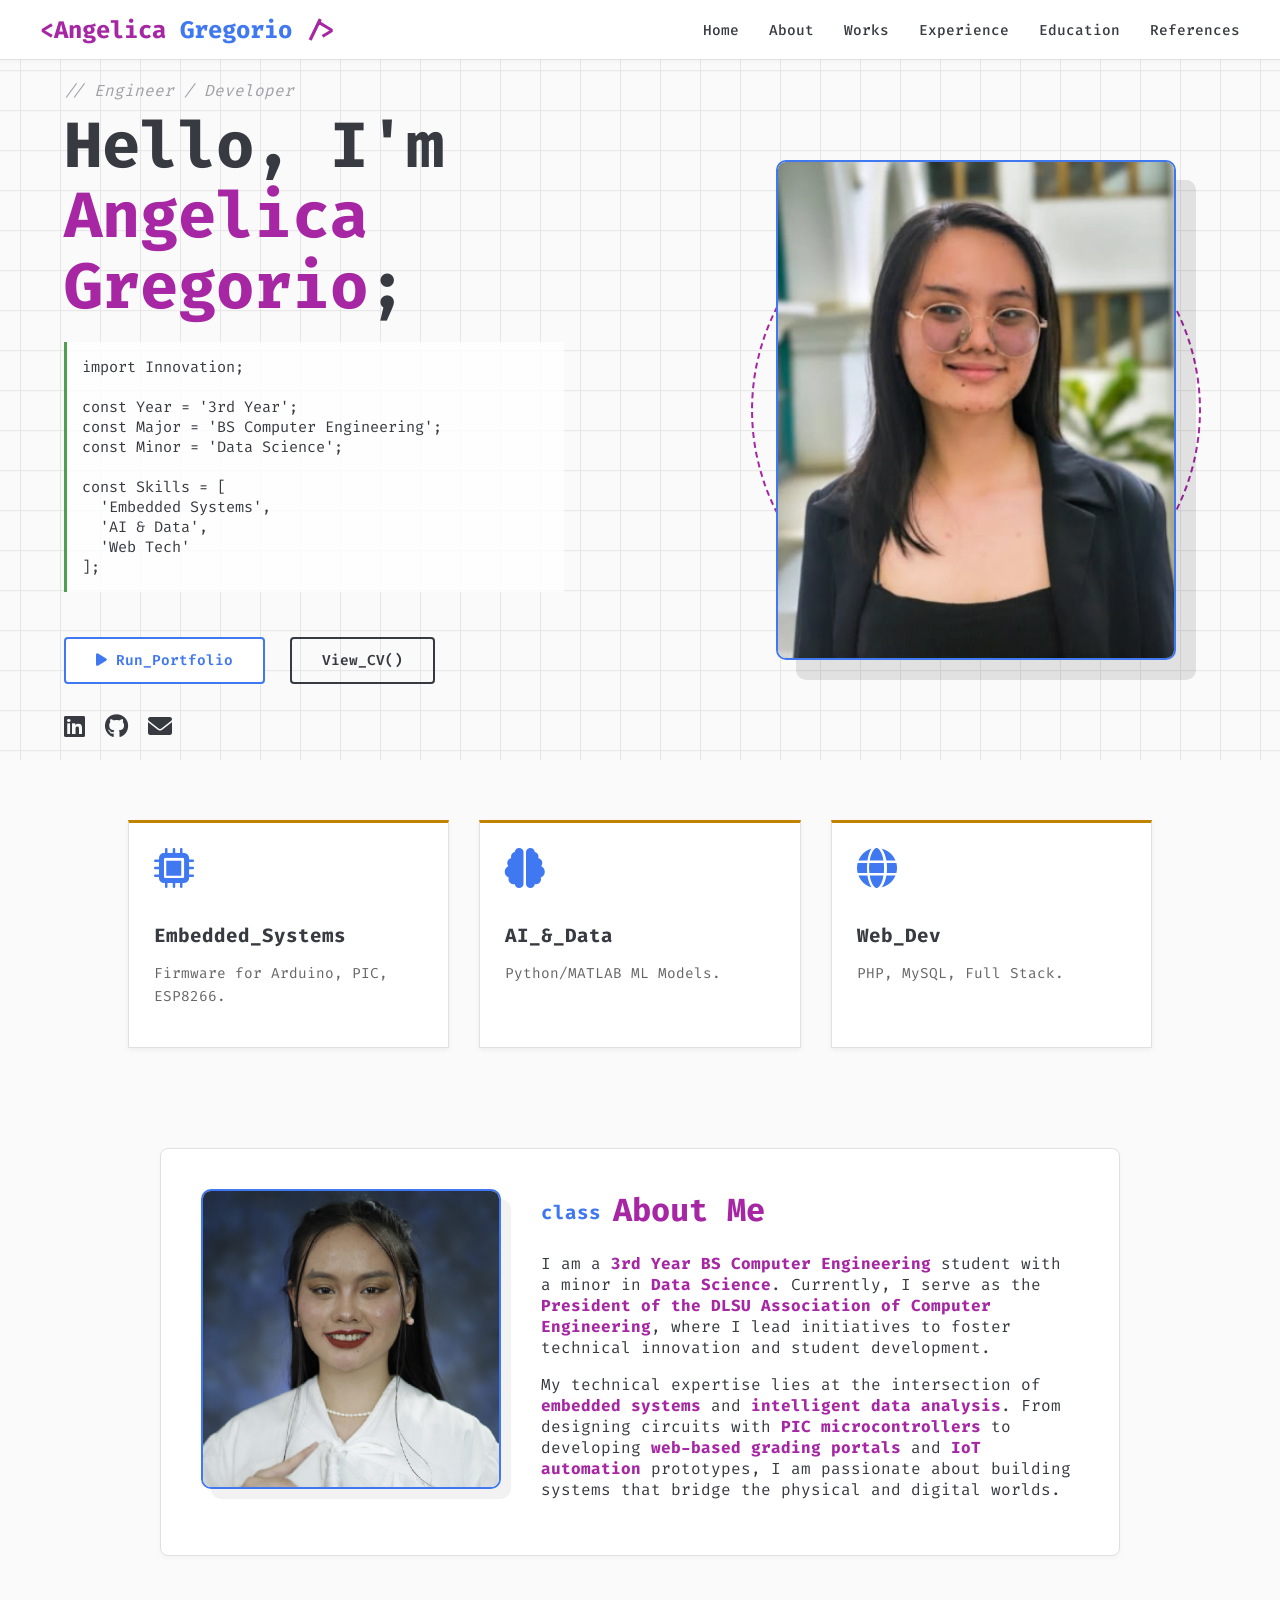
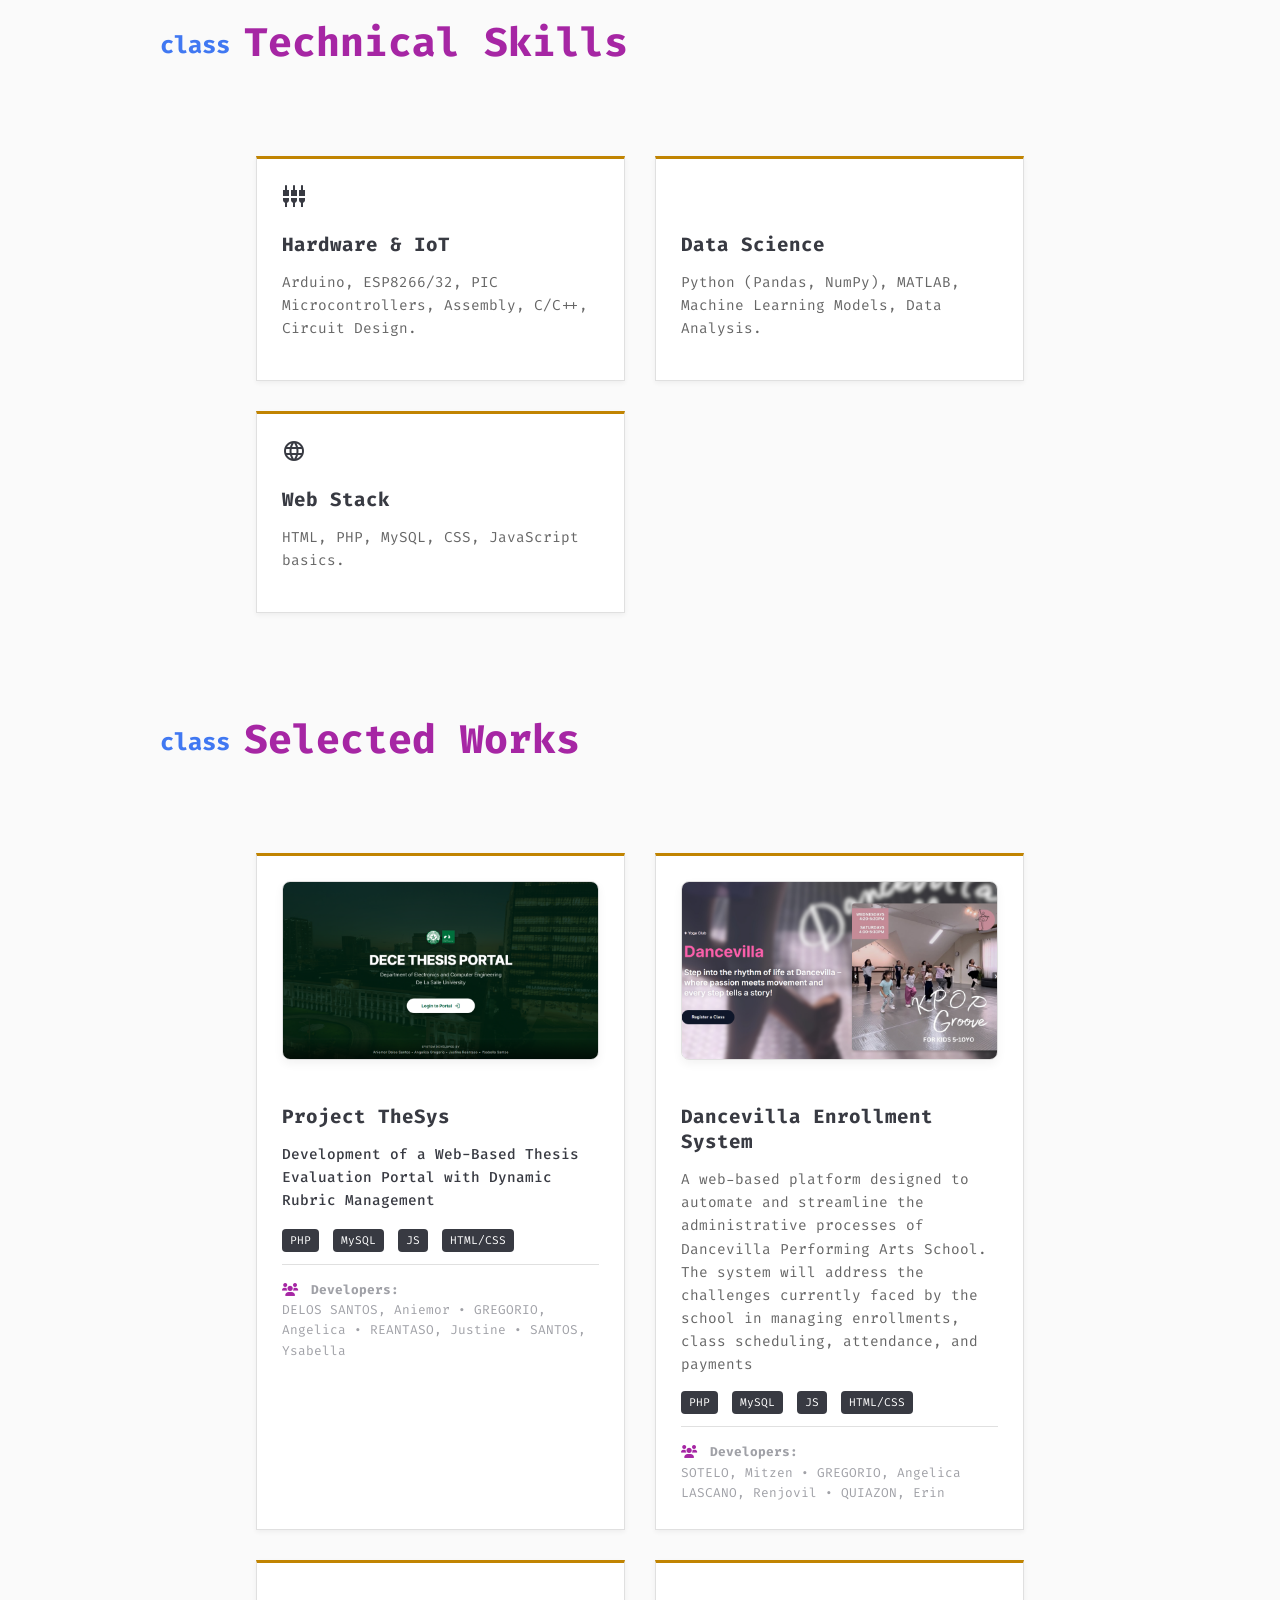
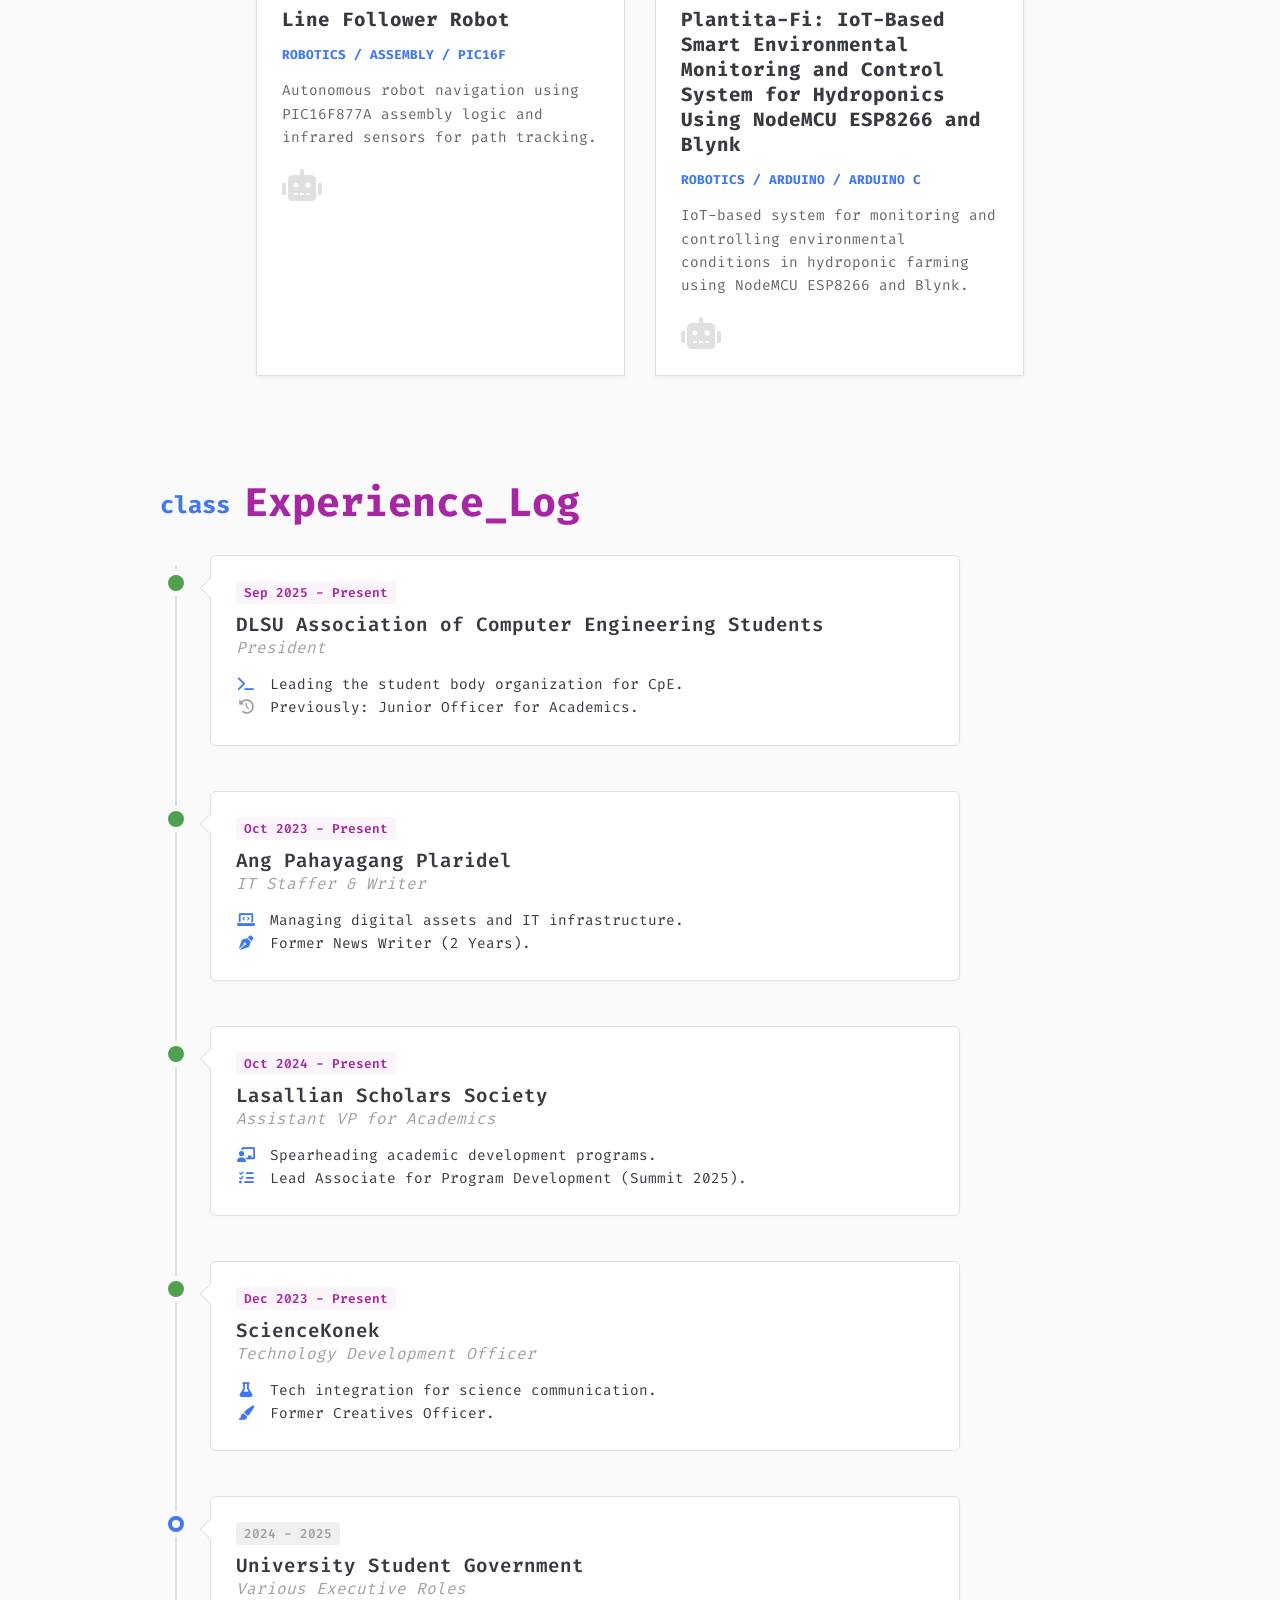
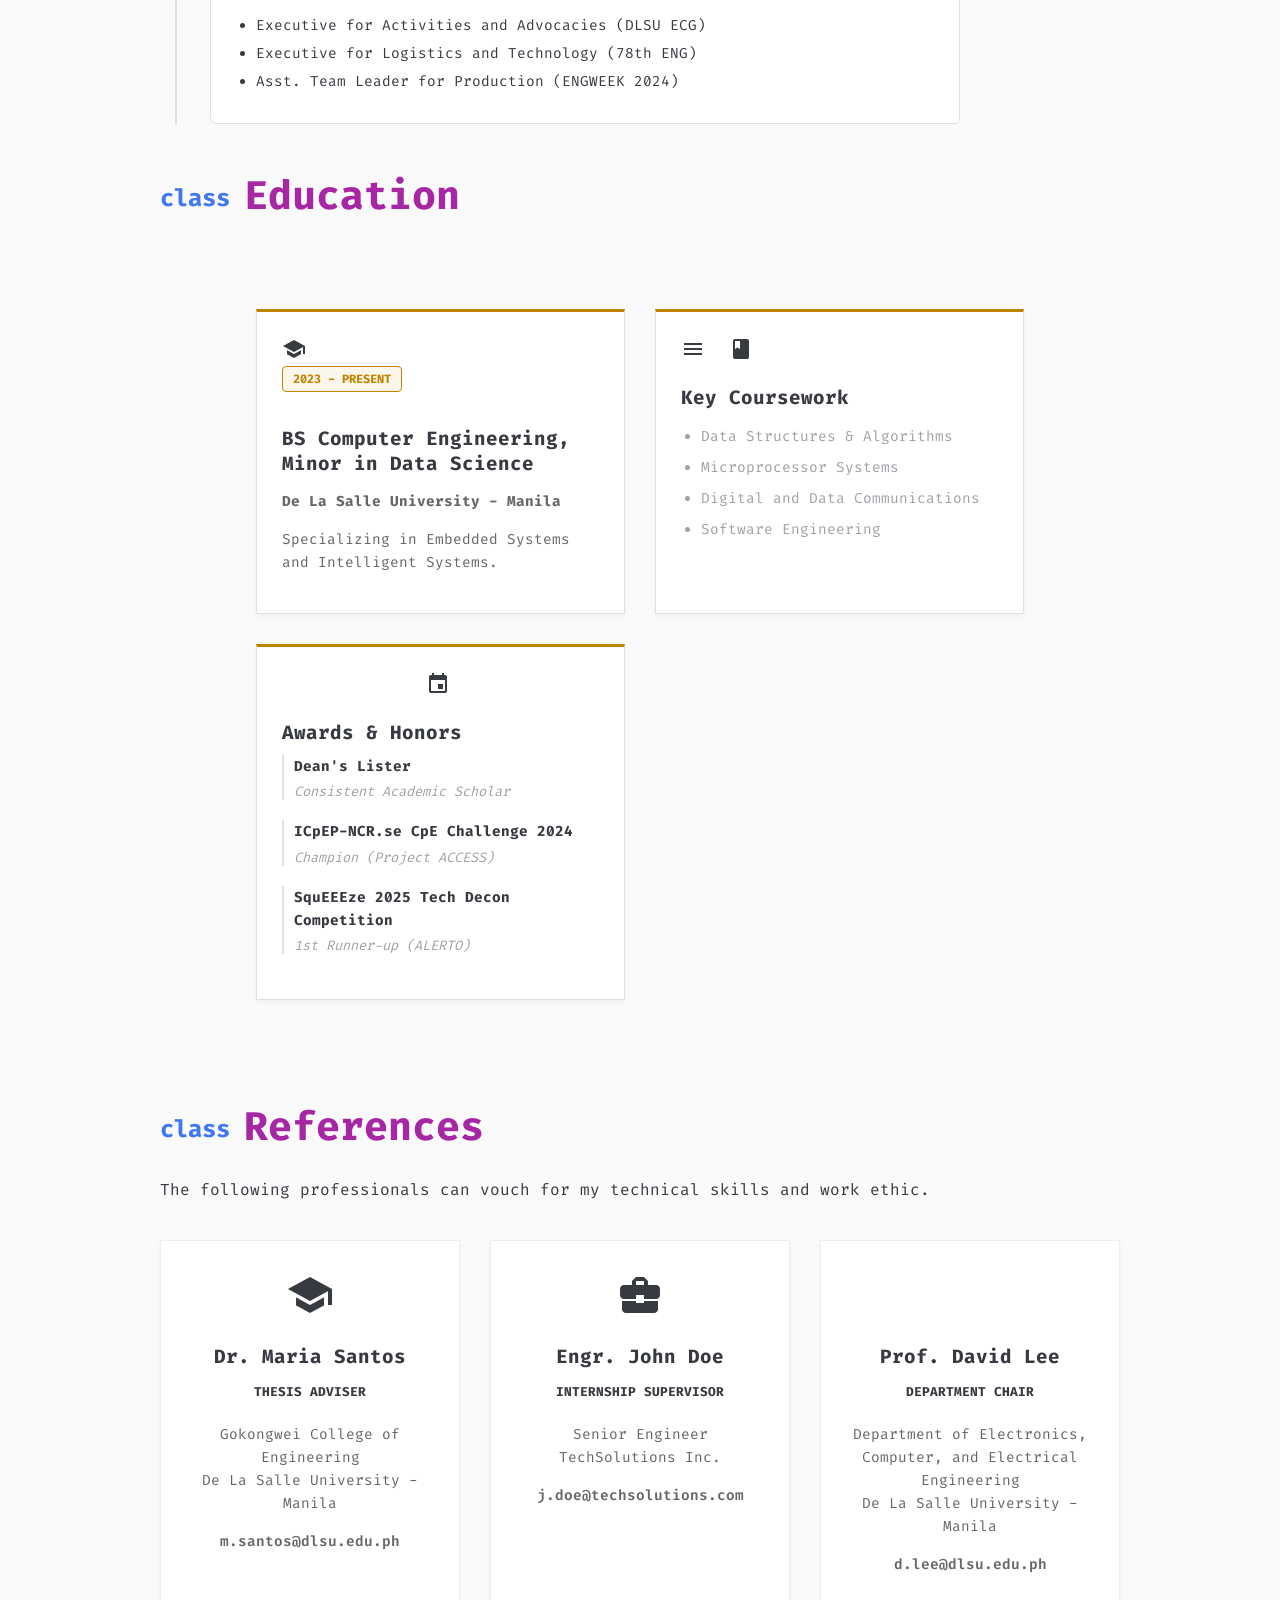
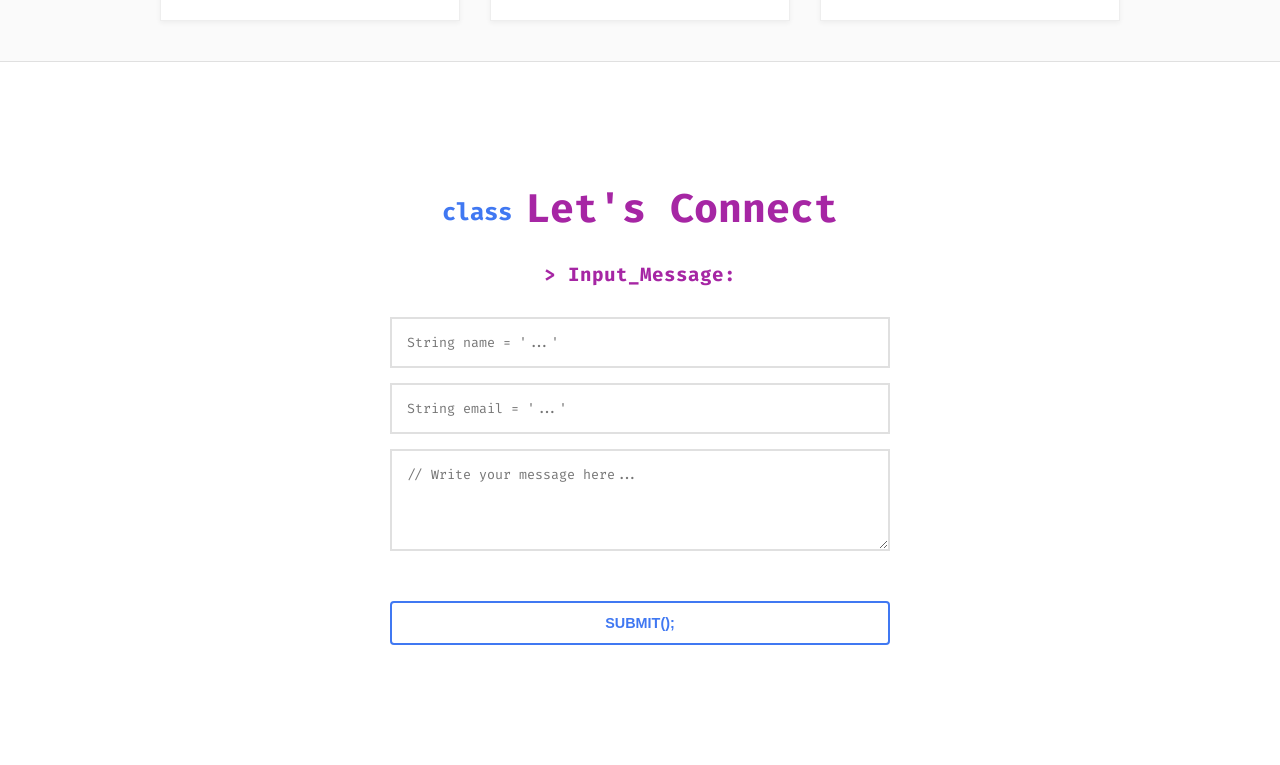
==== index.html @ 20b3e631 "feat: Add settings for live server and update navigation to include references" ====
<!DOCTYPE html>
<html lang="en">

<head>
    <meta charset="UTF-8">
    <meta name="viewport" content="width=device-width, initial-scale=1.0">
    <title>Angelica Gregorio | Portfolio</title>
    <link rel="stylesheet" href="css/style.css">
</head>

<body class="main-scroller">

<body class="main-scroller">

    <div class="menu-body">
        <a href="#" class="logo">&lt;Angelica <span>Gregorio</span> /&gt;</a>
        
        <ul class="nav-links">
            <li><a href="#home">Home</a></li>
            <li><a href="#about">About</a></li>
            <li><a href="#works">Works</a></li>
            <li><a href="#experience">Experience</a></li>
            <li><a href="#education">Education</a></li>
            <li><a href="#references-content">References</a></li>
        </ul>
    </div>

    <div id="home-content"></div>

    <div id="about-content"></div>

    <div id="works-content"></div>

    <div id="experience-content"></div>

    <div id="education-content"></div>

    <div id="references-content"></div>

    <div id="contact-section" class="contact-section">
        <div class="page-wrapper">
            <h1 class="page-title text-center">Let's Connect</h1>
            <h3 class="contact-subtitle">
                > Input_Message:
            </h3>
            
            <form action="mailto:angelica_g_gregorio@dlsu.edu.ph" method="post" enctype="text/plain" class="contact-form">
                <input type="text" name="Name" placeholder="String name = '...'" required />
                <input type="email" name="Email" placeholder="String email = '...'" required />
                <textarea name="Message" rows="4" placeholder="// Write your message here..." required></textarea>
                
                <button class="btn-black btn-block">
                    SUBMIT();
                </button>
            </form>
        </div>
    </div>

    <script src="js/app.js"></script>
</body>
</html>
---- css/style.css ----
/* ===========================
   FONTS & COLOR PALETTE
   =========================== */
@import url('https://fonts.googleapis.com/css2?family=Fira+Code:wght@300;400;600&display=swap');
@import url('https://fonts.googleapis.com/icon?family=Material+Icons');

:root {
    --bg-body: #fafafa;
    --bg-card: #ffffff;
    --text-main: #383a42;
    --text-comment: #a0a1a7;
    --accent-blue: #4078f2;
    --accent-purple: #a626a4;
    --accent-green: #50a14f;
    --accent-orange: #c18401;
    --border: #e0e0e0;
}

/* ===========================
   GLOBAL RESET & BASE STYLES
   =========================== */
* {
    box-sizing: border-box;
}

body {
    font-family: 'Fira Code', 'Courier New', monospace;
    margin: 0;
    padding: 0;
    padding-top: 60px;
    background-color: var(--bg-body);
    color: var(--text-main);
    overflow-x: hidden;
}

body.main-scroller {
    overflow-x: hidden;
    overflow-y: auto;
}

/* ===========================
   NAVBAR (FIXED & ALIGNED)
   =========================== */
.menu-body {
    background-color: var(--bg-card); /* White background */
    padding: 0 40px;
    display: flex;
    align-items: center;
    justify-content: space-between;
    
    /* CRITICAL: Height must be small, not 100vh */
    height: 60px; 
    
    /* CRITICAL: Fixes it to the top of the screen */
    position: fixed;
    top: 0;
    left: 0;
    width: 100%;
    z-index: 1000; /* Ensures it sits ON TOP of your profile image */
    
    border-bottom: 1px solid var(--border);
    box-shadow: 0 2px 5px rgba(0, 0, 0, 0.03);
}

.logo {
    font-size: 1.5rem;
    font-weight: 700;
    color: var(--accent-purple);
    text-decoration: none;
}

.logo span {
    color: var(--accent-blue);
}

.nav-links {
    display: flex;
    gap: 30px;
    list-style: none;
    margin: 0;
    padding: 0;
}

.nav-links a {
    text-decoration: none;
    color: var(--text-main);
    font-size: 0.9rem;
    position: relative;
    transition: 0.3s;
    font-weight: 500;
}

.nav-links a:hover {
    color: var(--accent-blue);
    background-color: #f0f0f0;
    border-radius: 4px;
    padding: 2px 5px;
}

/* ===========================
   HERO SECTION
   =========================== */
.hero-container {
    display: flex;
    align-items: center;
    justify-content: center;
    min-height: auto;
    padding: 20px 5%;
    gap: 40px;
    flex-wrap: wrap;
    background-image: linear-gradient(#e5e5e5 1px, transparent 1px),
        linear-gradient(90deg, #e5e5e5 1px, transparent 1px);
    background-size: 40px 40px;
    background-position: center center;
}

.hero-text {
    flex: 1;
    min-width: 300px;
    z-index: 2;
}

.hero-subtitle {
    font-size: 1rem;
    color: var(--text-comment);
    margin-bottom: 10px;
    display: block;
    font-style: italic;
}

.hero-title {
    font-size: 4rem;
    font-weight: 700;
    line-height: 1.1;
    margin: 0;
    color: var(--text-main);
}

.hero-title span {
    color: var(--accent-purple);
}

.hero-desc {
    color: var(--text-main);
    margin-top: 20px;
    font-size: 0.95rem;
    max-width: 500px;
    background: rgba(255, 255, 255, 0.8);
    padding: 15px;
    border-left: 3px solid var(--accent-green);
}

/* ===========================
   BUTTONS
   =========================== */
.btn-black {
    background-color: var(--bg-card);
    color: var(--accent-blue);
    padding: 12px 30px;
    text-decoration: none;
    font-weight: 600;
    font-size: 0.9rem;
    display: inline-block;
    margin-top: 30px;
    border: 2px solid var(--accent-blue);
    transition: 0.2s;
    border-radius: 4px;
    background-color: var(--bg-card);
    color: var(--accent-blue);
    padding: 12px 30px;
    text-decoration: none;
    font-weight: 600;
    font-size: 0.9rem;
    display: inline-block;
    margin-top: 30px;
    border: 2px solid var(--accent-blue);
    transition: 0.2s;
    border-radius: 4px;
}

.btn-black:hover {
    background-color: var(--accent-blue);
    color: white;
    transform: translateY(-2px);
    box-shadow: 0 4px 10px rgba(64, 120, 242, 0.3);
}

.btn-outline {
    background-color: transparent;
    color: var(--text-main);
    padding: 12px 30px;
    text-decoration: none;
    font-weight: 600;
    font-size: 0.9rem;
    display: inline-block;
    margin-top: 30px;
    margin-left: 15px;
    border: 2px solid var(--text-main);
    border-radius: 4px;
    transition: 0.2s;
}

.btn-outline:hover {
    border-color: var(--accent-purple);
    color: var(--accent-purple);
    background: rgba(166, 38, 164, 0.05);
}

/* ===========================
   HERO IMAGE & BLOB
   =========================== */
.hero-image-wrapper {
    position: relative;
    display: flex;
    justify-content: center;
    align-items: center;
    padding: 40px;
}

.violet-blob,
.yellow-blob {
    position: absolute;
    width: 450px;
    height: 450px;
    border: 2px dashed var(--accent-purple);
    border-radius: 50%;
    animation: spin 20s linear infinite;
    z-index: 1;
    background: transparent;
}

@keyframes spin {
    100% {
        transform: rotate(360deg);
    }
}

.profile-img {
    width: 400px;
    height: 500px;
    object-fit: cover;
    border-radius: 10px;
    border: 2px solid var(--accent-blue);
    background: #fff;
    position: relative;
    z-index: 10;
    box-shadow: 20px 20px 0px rgba(0, 0, 0, 0.1);
}

/* ===========================
   SOCIAL ICONS
   =========================== */
.social-links {
    margin-top: 30px;
    display: flex;
    gap: 20px;
}

.social-links i {
    font-size: 1.5rem;
    color: var(--text-main);
    transition: 0.3s;
}

.social-links i:hover {
    color: var(--accent-blue);
    transform: scale(1.1);
}

/* ===========================
   SERVICES GRID
   =========================== */
.services-section {
    padding: 60px 10%;
    display: grid;
    grid-template-columns: repeat(auto-fit, minmax(280px, 1fr));
    gap: 30px;
    background-color: var(--bg-body);
}

.service-item {
    background-color: var(--bg-card);
    border: 1px solid var(--border);
    border-top: 3px solid var(--accent-orange);
    padding: 25px;
    transition: 0.3s;
    box-shadow: 0 2px 5px rgba(0, 0, 0, 0.05);
}

.service-item:hover {
    transform: translateY(-5px);
    border-top-color: var(--accent-blue);
    box-shadow: 0 10px 20px rgba(0, 0, 0, 0.1);
}

.icon-box i {
    font-size: 2.5rem;
    color: var(--accent-blue);
    margin-bottom: 15px;
}

.service-item h3 {
    color: var(--text-main);
    font-size: 1.2rem;
    margin-bottom: 10px;
}

.service-item p {
    font-size: 0.9rem;
    color: #666;
    line-height: 1.6;
}

/* ===========================
   FORMS & PAGE WRAPPER
   =========================== */
.page-wrapper {
    max-width: 1000px;
    margin: 40px auto;
    padding: 0 20px;
}

h1.page-title {
    font-size: 2.5rem;
    border-left: 0;
    color: var(--accent-purple);
}

h1.page-title::before {
    content: 'class ';
    color: var(--accent-blue);
    font-size: 0.6em;
    vertical-align: middle;
}

input,
textarea {
    background: var(--bg-card);
    border: 2px solid var(--border);
    color: var(--text-main);
    font-family: 'Fira Code', monospace;
    padding: 15px;
    margin-bottom: 15px;
    width: 100%;
    transition: 0.3s;
}

input:focus,
textarea:focus {
    border-color: var(--accent-blue);
    outline: none;
    box-shadow: 0 0 0 4px rgba(64, 120, 242, 0.1);
}

@media (max-width: 768px) {
    .hero-title {
        font-size: 2.5rem;
    }

    .btn-outline {
        margin-left: 0;
        display: block;
        margin-top: 15px;
    }

    .profile-img {
        width: 300px;
        height: 375px;
    }

    .yellow-blob {
        width: 340px;
        height: 340px;
    }

    .section-heading {
        font-size: 3rem;
    }

    .project-item {
        grid-template-columns: 1fr;
        gap: 30px;
    }

    .project-title {
        font-size: 1.5rem;
    }
}

.works-section {
    padding: 100px 0;
    min-height: 80vh;
}

.section-heading {
    font-size: 4rem;
    font-weight: 900;
    margin-bottom: 60px;
    text-transform: uppercase;
    letter-spacing: -1px;
}

.projects-list {
    display: flex;
    flex-direction: column;
    gap: 100px;
}

/* Project Item Layout */
.project-item {
    display: grid;
    /* Desktop layout: Image on left, text on right */
    grid-template-columns: 1.5fr 1fr;
    gap: 50px;
    align-items: center;
}

/* Project Image Styling */
.project-image-container {
    border-radius: 12px;
    overflow: hidden;
    box-shadow: 0 15px 30px rgba(0, 0, 0, 0.1);
    /* Soft modern shadow */
    background-color: #e0e0e0;
    /* Placeholder color while image loads */
}

.project-img {
    width: 100%;
    height: auto;
    display: block;
    transition: transform 0.5s ease;
}

/* Subtle zoom effect on hover */
.project-image-container:hover .project-img {
    transform: scale(1.03);
}

/* Project Text Content */
.project-content {
    position: relative;
}

.project-number {
    font-size: 0.9rem;
    font-weight: 700;
    color: var(--accent-orange);
    display: block;
    margin-bottom: 15px;
}

.project-title {
    font-size: 1.8rem;
    font-weight: 800;
    line-height: 1.2;
    margin-bottom: 30px;
}

/* Project Metadata (Stack & Devs) */
.meta-block {
    margin-bottom: 25px;
}

.meta-block h4 {
    font-size: 0.85rem;
    text-transform: uppercase;
    letter-spacing: 1px;
    color: var(--text-comment);
    margin-bottom: 12px;
    font-weight: 700;
}

/* Tech Stack Tags */
.tech-tags {
    list-style: none;
    display: flex;
    flex-wrap: wrap;
    gap: 8px;
}

.tech-tags li {
    background-color: #ffffff;
    border: 1px solid #e0e0e0;
    padding: 6px 14px;
    border-radius: 20px;
    font-size: 0.8rem;
    font-weight: 600;
}

.developer-list {
    font-size: 0.95rem;
    line-height: 1.6;
    color: var(--text-main);
}

/* ===========================
   FORMS & PAGE WRAPPER
   =========================== */
.page-wrapper {
    max-width: 1000px;
    margin: 40px auto;
    padding: 0 20px;
}

h1.page-title {
    font-size: 2.5rem;
    border-left: 0;
    color: var(--accent-purple);
}

h1.page-title::before {
    content: 'class ';
    color: var(--accent-blue);
    font-size: 0.6em;
    vertical-align: middle;
}

input,
textarea {
    background: var(--bg-card);
    border: 2px solid var(--border);
    color: var(--text-main);
    font-family: 'Fira Code', monospace;
    padding: 15px;
    margin-bottom: 15px;
    width: 100%;
    transition: 0.3s;
}

input:focus,
textarea:focus {
    border-color: var(--accent-blue);
    outline: none;
    box-shadow: 0 0 0 4px rgba(64, 120, 242, 0.1);
}

/* ===========================
   ABOUT SECTION
   =========================== */
.about-section {
    display: flex;
    gap: 40px;
    align-items: flex-start;
    margin-bottom: 60px;
    background-color: var(--bg-card);
    padding: 40px;
    border: 1px solid var(--border);
    border-radius: 8px;
    box-shadow: 0 2px 5px rgba(0, 0, 0, 0.03);
}

.about-image {
    flex-shrink: 0;
}

.about-image img {
    width: 300px;
    height: auto;
    border-radius: 10px;
    border: 2px solid var(--accent-blue);
    box-shadow: 10px 10px 0px rgba(0, 0, 0, 0.05);
}

.about-text h1.page-title {
    margin-top: 0;
    font-size: 2rem;
}

.about-text p {
    font-size: 1rem;
    color: var(--text-main);
    margin-bottom: 15px;
}

.about-text strong {
    color: var(--accent-purple);
}

/* ===========================
   EDUCATION & AWARDS
   =========================== */
.relative-item {
    position: relative;
}

.date-badge {
    background-color: rgba(229, 192, 123, 0.15);
    color: var(--accent-orange);
    font-size: 0.75rem;
    padding: 4px 10px;
    font-weight: 700;
    margin-bottom: 15px;
    display: inline-block;
    border-radius: 4px;
    border: 1px solid var(--accent-orange);
    font-family: 'Fira Code', monospace;
}

.highlight-text {
    color: var(--text-main);
    font-weight: 700;
    margin-bottom: 5px;
}

.course-list {
    padding-left: 20px;
    color: var(--text-comment);
    font-size: 0.9rem;
    line-height: 1.8;
}

.course-list li {
    margin-bottom: 5px;
}

.award-item {
    margin-bottom: 20px;
    border-left: 2px solid var(--border);
    padding-left: 10px;
}

.award-item p {
    margin: 0 0 5px 0;
    color: var(--text-main);
}

.award-meta {
    font-size: 0.85rem;
    color: var(--text-comment);
    font-style: italic;
    display: block;
}

/* ===========================
   EXPERIENCE TIMELINE
   =========================== */
.timeline-container {
    position: relative;
    padding-left: 50px;
    max-width: 800px;
}

.timeline-container::before {
    content: '';
    position: absolute;
    left: 15px;
    top: 10px;
    bottom: 0;
    width: 2px;
    background: var(--border);
    z-index: 0;
}

.timeline-item {
    position: relative;
    margin-bottom: 45px;
}

.timeline-marker {
    position: absolute;
    left: -42px;
    top: 20px;
    width: 16px;
    height: 16px;
    background-color: var(--bg-body);
    border: 4px solid var(--accent-blue);
    border-radius: 50%;
    z-index: 1;
    box-shadow: 0 0 0 5px var(--bg-body);
    transition: 0.3s;
}

.timeline-item.present .timeline-marker {
    border-color: var(--accent-green);
    background-color: var(--accent-green);
}

.timeline-card {
    background-color: var(--bg-card);
    border: 1px solid var(--border);
    padding: 25px;
    border-radius: 6px;
    position: relative;
    transition: 0.3s;
    box-shadow: 0 2px 5px rgba(0, 0, 0, 0.02);
}

.timeline-card:hover {
    transform: translateX(5px);
    border-color: var(--accent-blue);
    box-shadow: 0 5px 15px rgba(0, 0, 0, 0.05);
}

.timeline-card::after {
    content: '';
    position: absolute;
    left: -8px;
    top: 24px;
    width: 15px;
    height: 15px;
    background-color: var(--bg-card);
    border-left: 1px solid var(--border);
    border-bottom: 1px solid var(--border);
    transform: rotate(45deg);
    transition: border-color 0.3s;
}

.timeline-card:hover::after {
    border-left-color: var(--accent-blue);
    border-bottom-color: var(--accent-blue);
}

.timeline-date {
    font-family: 'Fira Code', monospace;
    font-size: 0.8rem;
    color: var(--accent-purple);
    margin-bottom: 8px;
    display: inline-block;
    background: rgba(166, 38, 164, 0.05);
    padding: 3px 8px;
    border-radius: 4px;
    font-weight: 600;
}

.timeline-date.past-date {
    color: var(--text-comment);
    background: #f0f0f0;
}

.timeline-org {
    font-size: 1.2rem;
    color: var(--text-main);
    margin: 0;
    font-weight: 600;
}

.timeline-role {
    color: var(--text-comment);
    font-size: 1rem;
    margin-bottom: 15px;
    font-style: italic;
}

.timeline-desc {
    font-size: 0.9rem;
    line-height: 1.6;
    color: var(--text-main);
}

.timeline-desc i {
    color: var(--accent-blue);
    margin-right: 5px;
    width: 20px;
    text-align: center;
}

.timeline-desc i.muted-icon {
    color: var(--text-comment);
}

.timeline-list {
    margin: 0;
    padding-left: 20px;
    color: var(--text-main);
}

.timeline-list li {
    margin-bottom: 5px;
}

/* ===========================
   IFRAME & MAIN LAYOUT
   =========================== */
iframe {
    border: none;
    display: block;
    width: 100%;
    overflow: hidden;
}

iframe.sticky-menu {
    position: fixed;
    top: 0;
    left: 0;
    width: 100%;
    height: 60px;
    z-index: 9999;
    background-color: var(--bg-card);
    border-bottom: 1px solid var(--border);
}

.content-frame {
    width: 100%;
    display: block;
}

/* ===========================
   CONTENT SECTIONS
   =========================== */
.content-box {
    width: 100%;
    display: block;
}

/* ===========================
   CONTACT SECTION
   =========================== */
.contact-section {
    padding: 80px 10%;
    background: var(--bg-card);
    border-top: 1px solid var(--border);
    margin-top: 0;
}

.text-center {
    text-align: center;
}

.contact-subtitle {
    color: var(--accent-purple);
    font-family: 'Fira Code', monospace;
    text-align: center;
    margin-bottom: 30px;
    font-size: 1.2rem;
}

.contact-form {
    max-width: 500px;
    margin: 0 auto;
}

.btn-block {
    width: 100%;
    cursor: pointer;
    text-align: center;
}
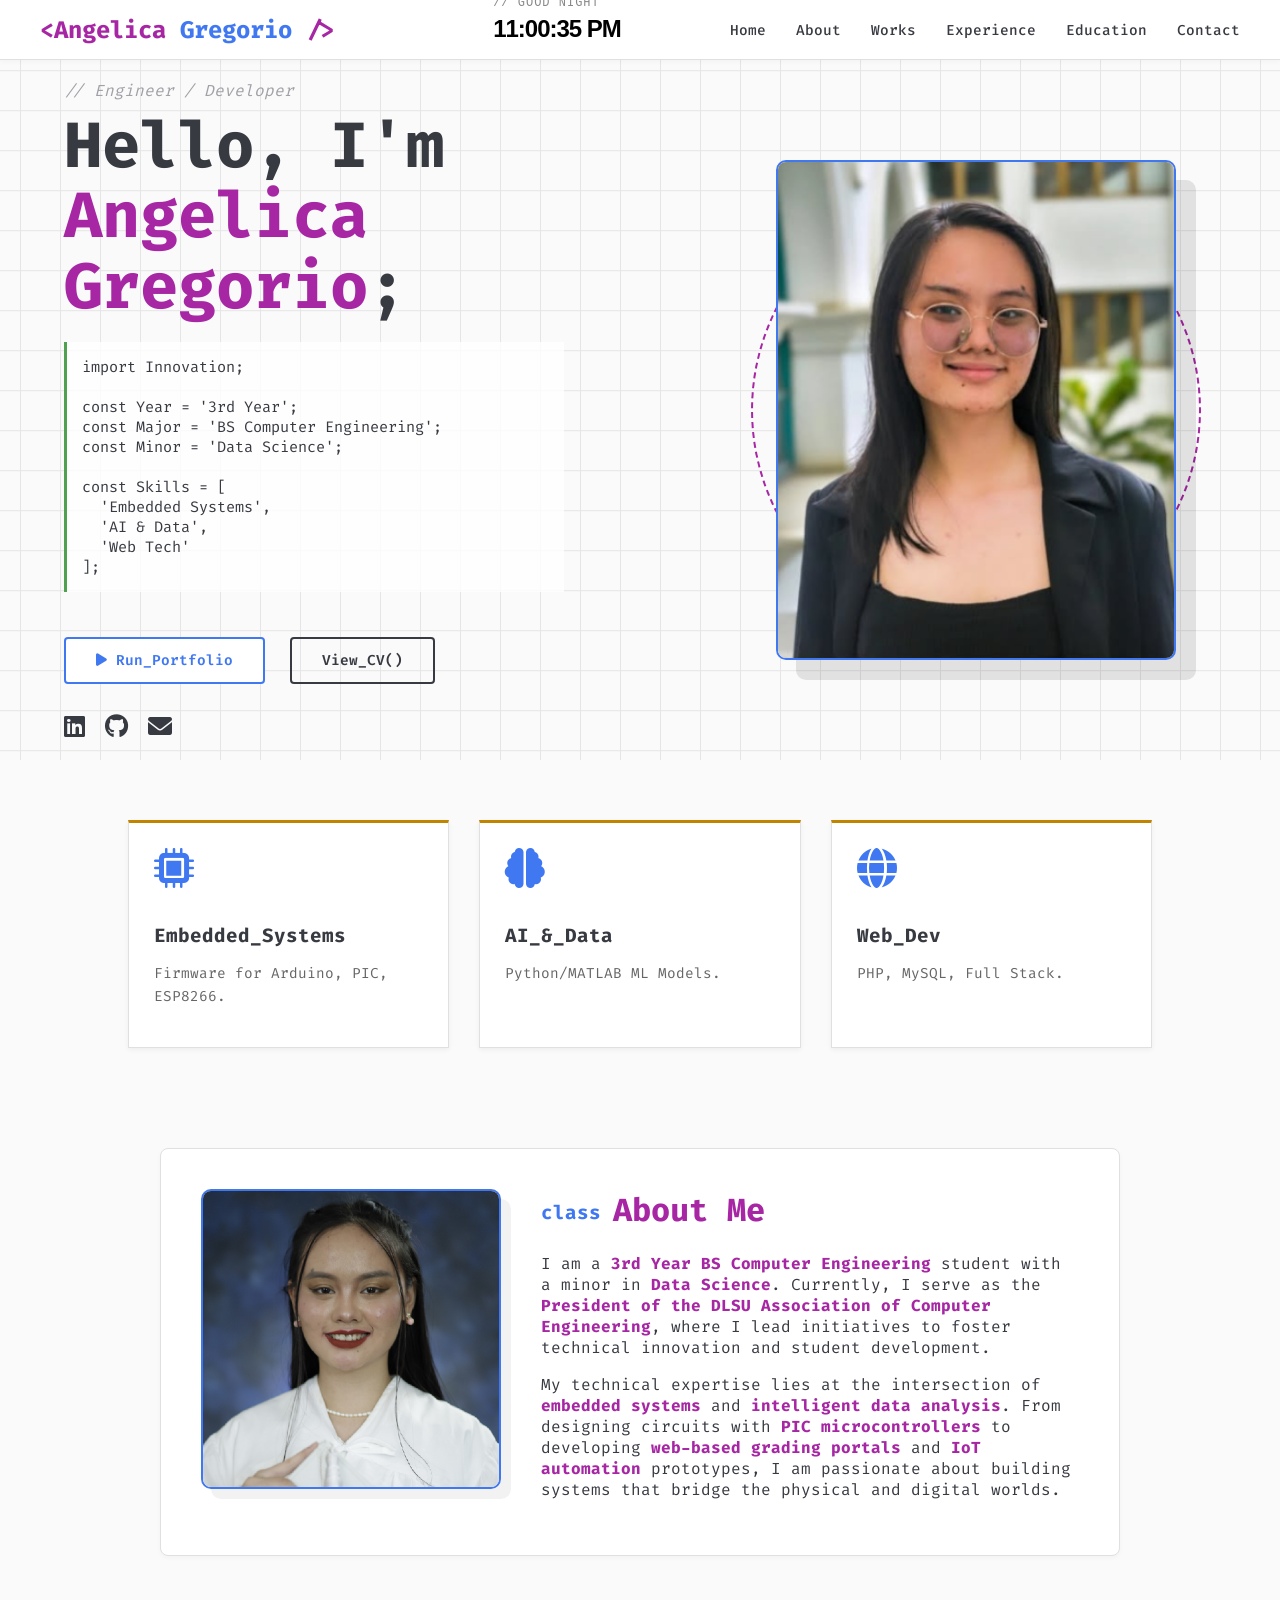
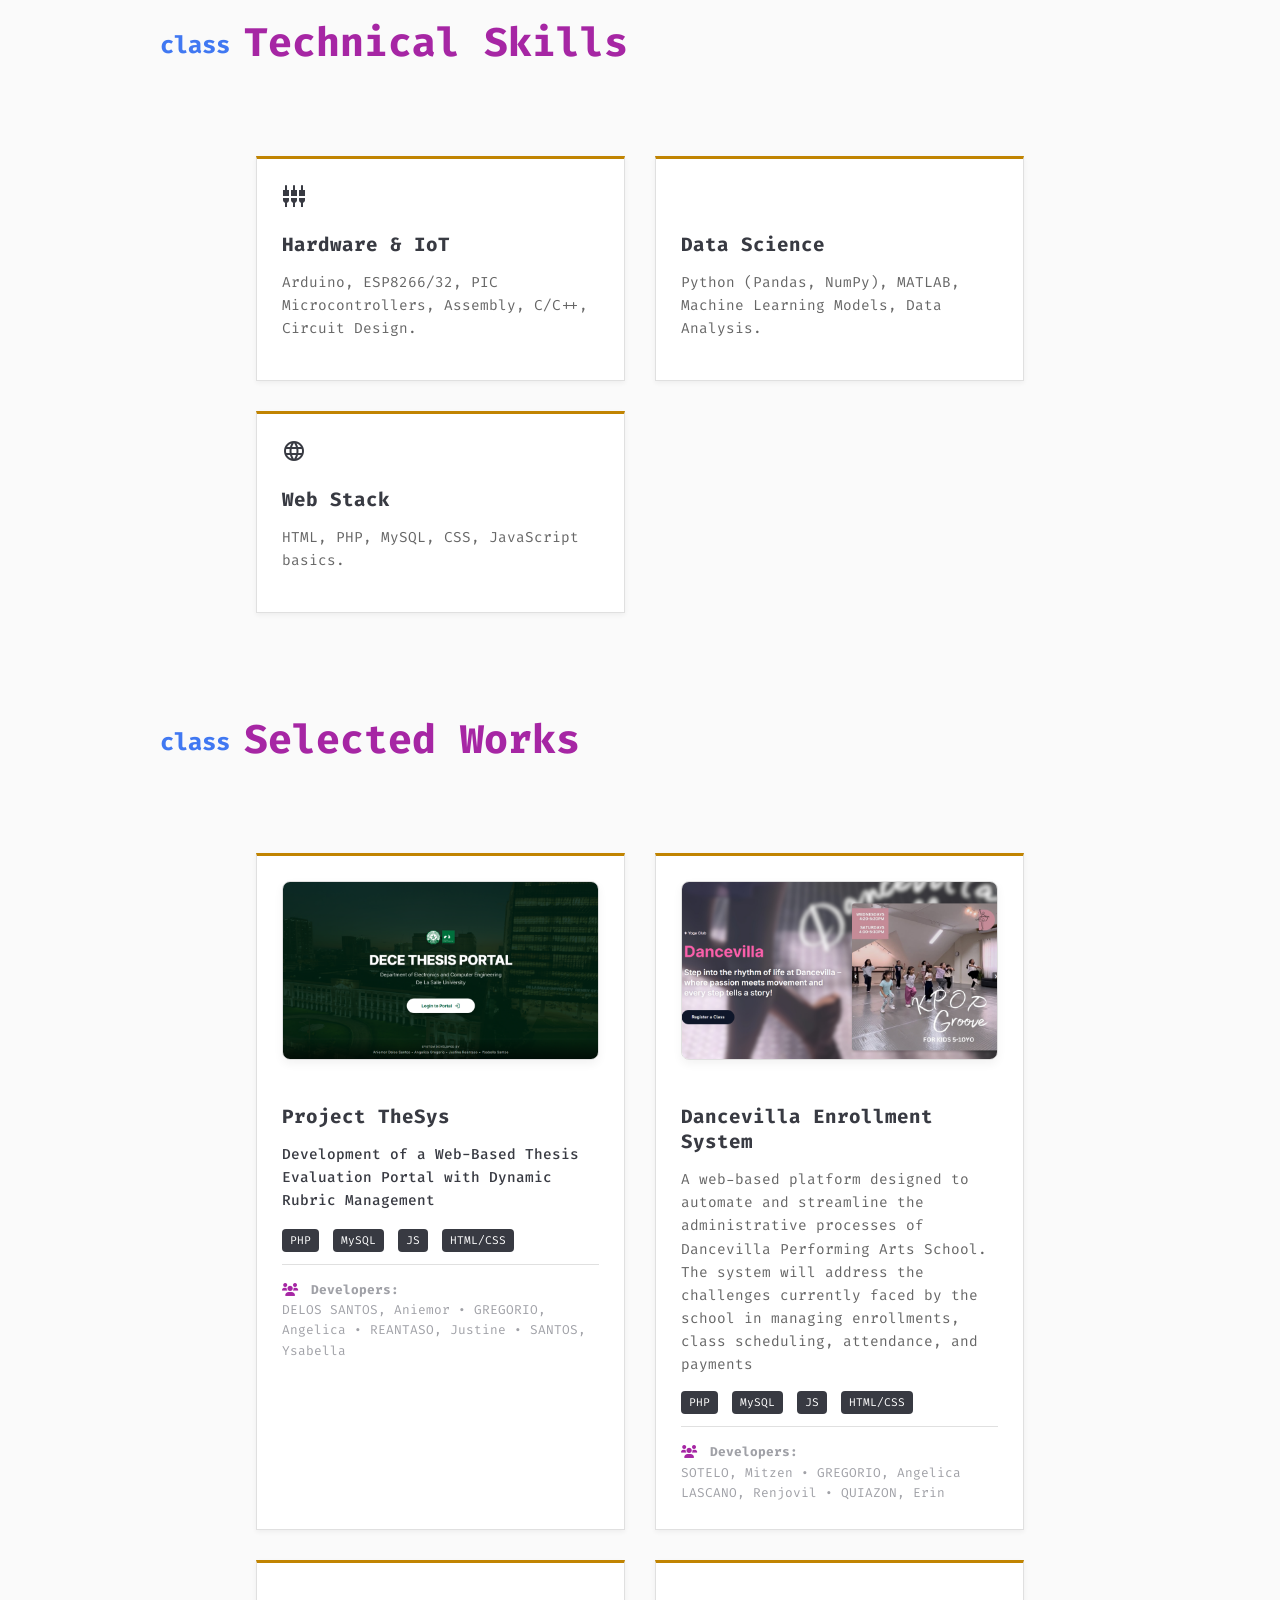
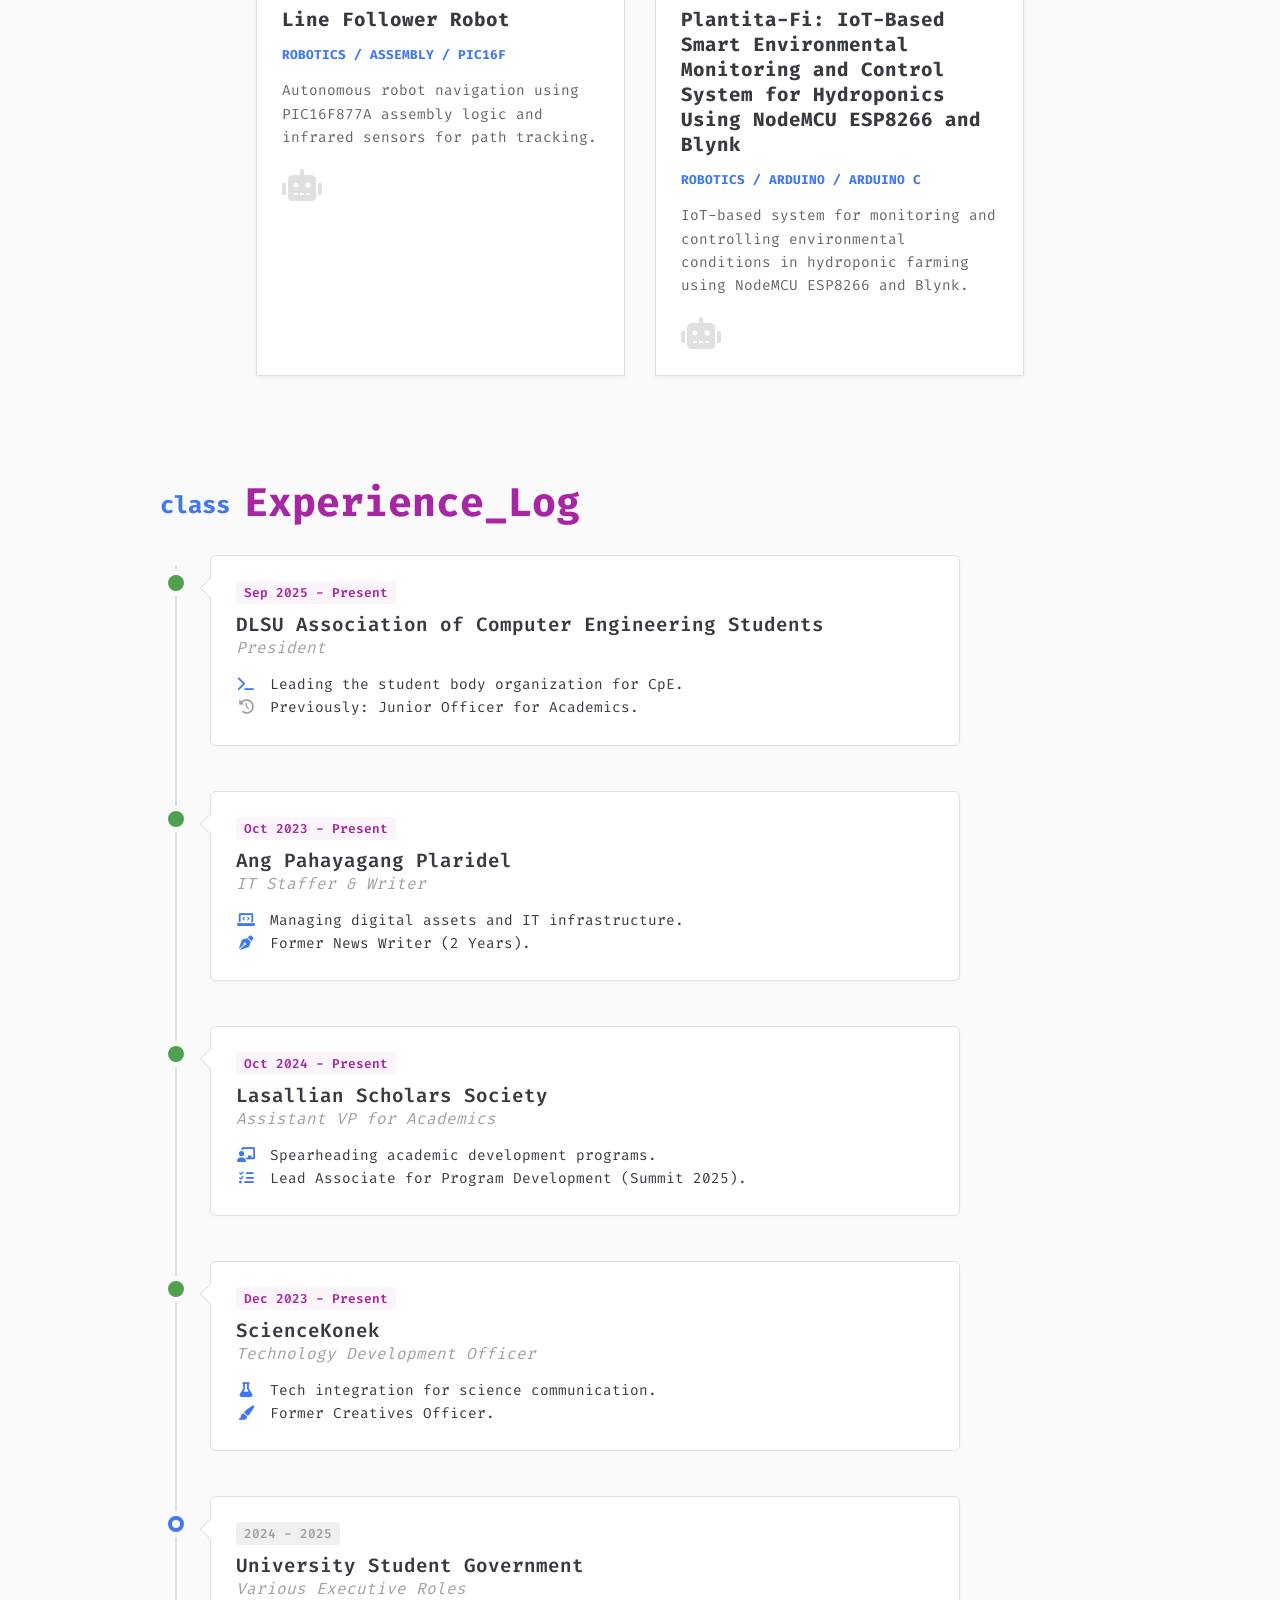
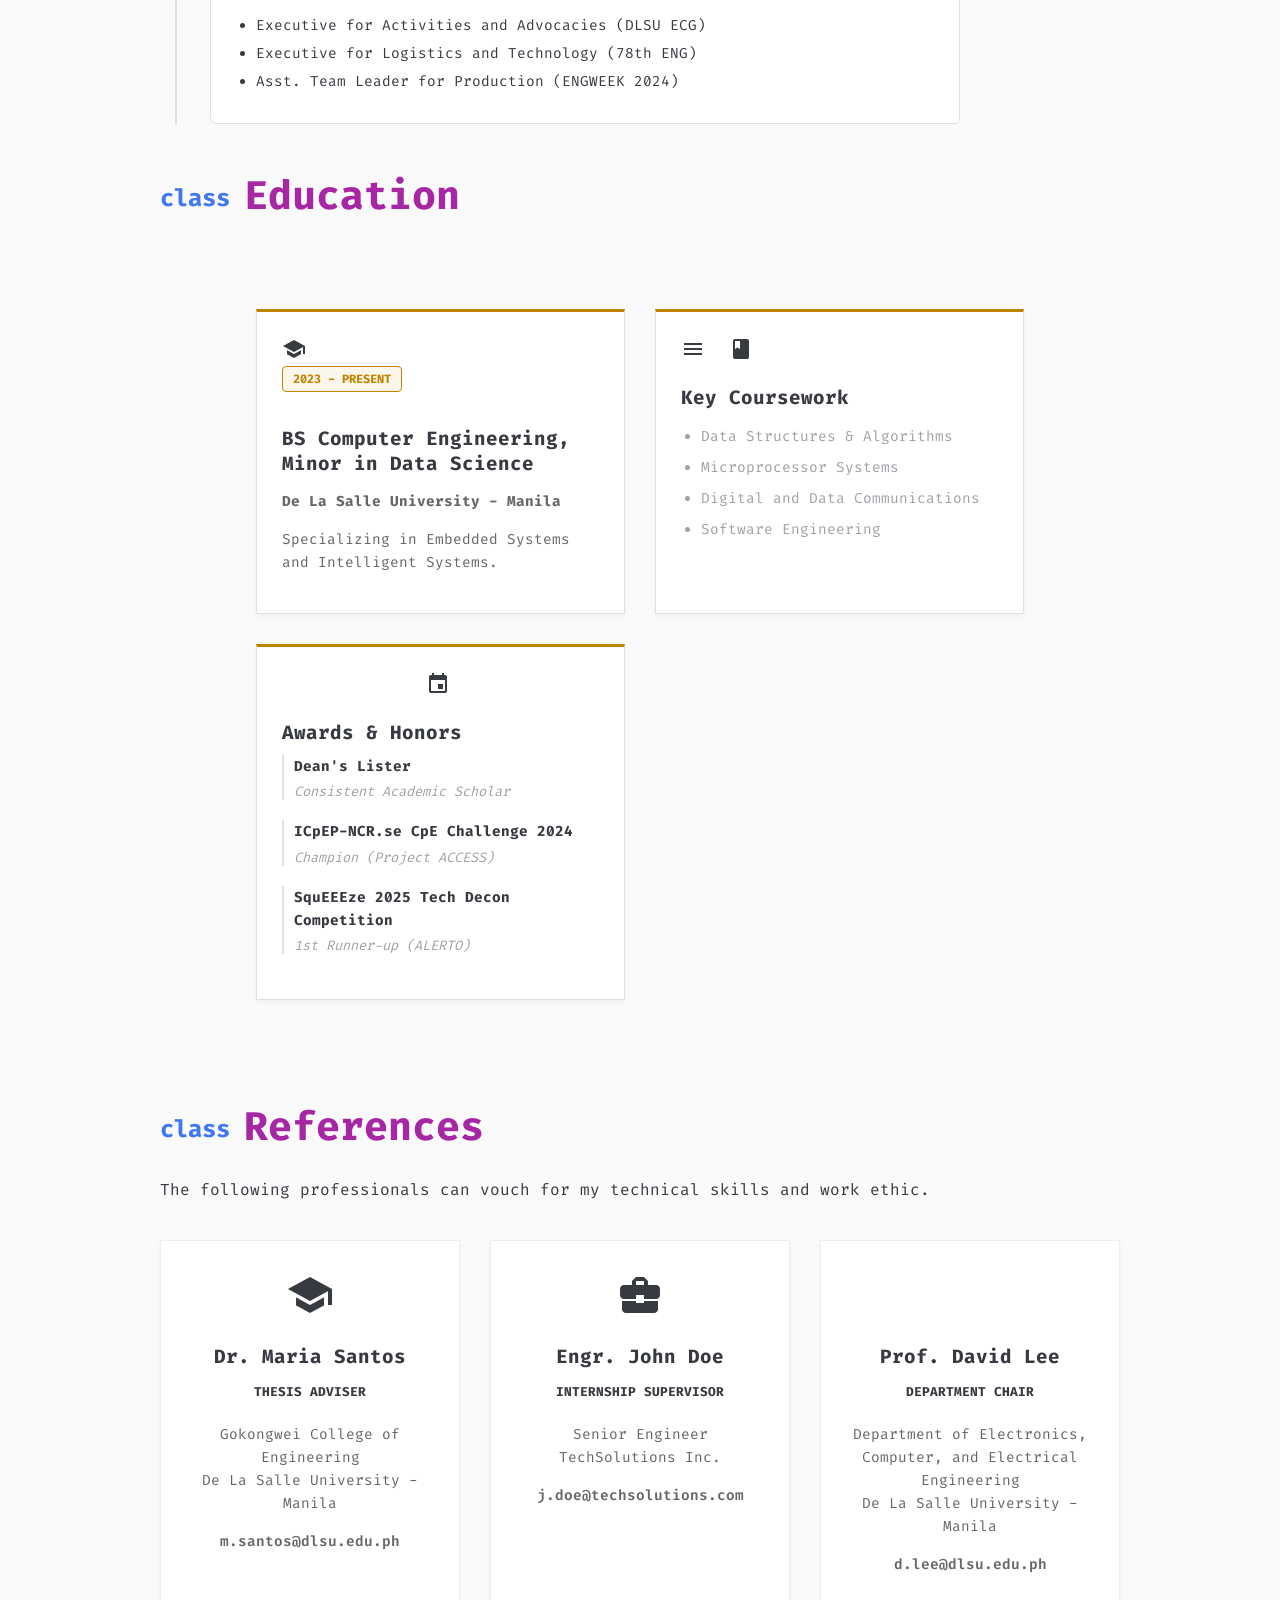
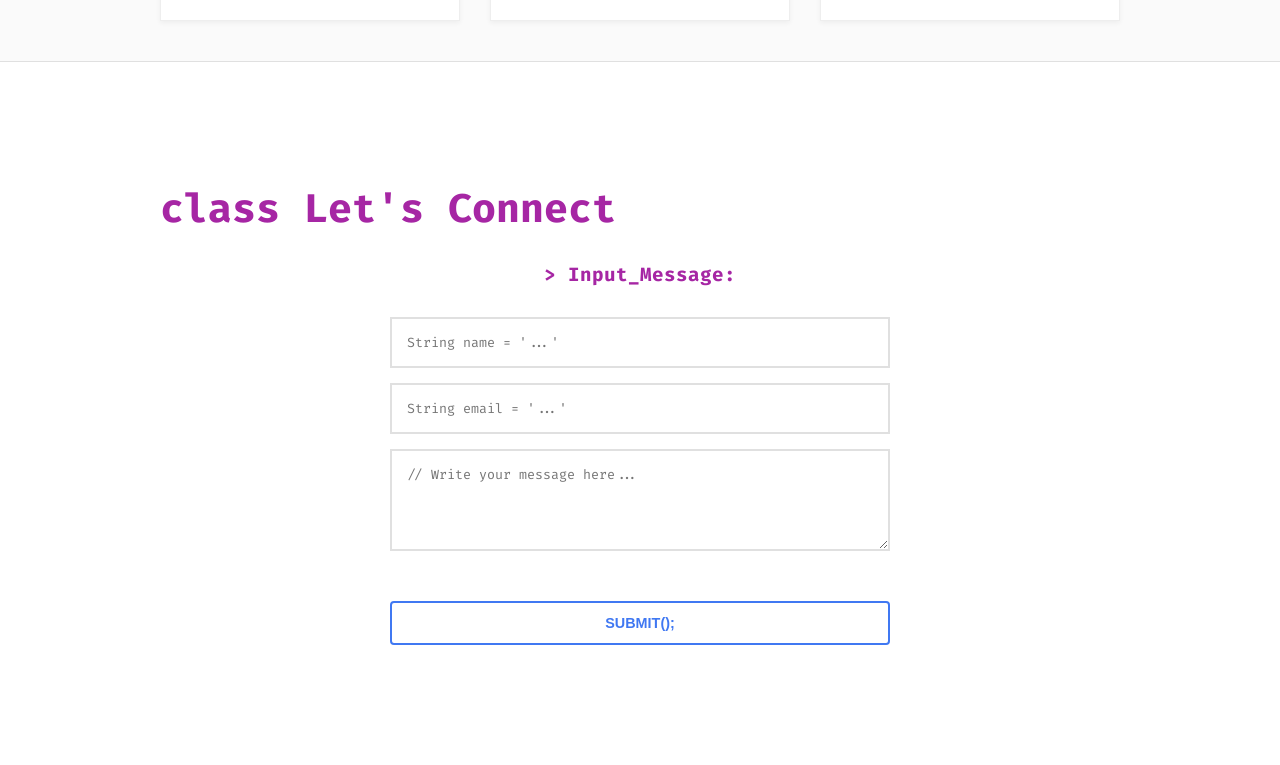
==== commit 0886fa81: "fix clock display" ====
--- a/index.html
+++ b/index.html
@@ -10,51 +10,56 @@
 
 <body class="main-scroller">
 
-<body class="main-scroller">
+    <nav class="menu-body">
+        
+        <a href="#home" class="logo">&lt;Angelica <span>Gregorio</span> /&gt;</a>
 
-    <div class="menu-body">
-        <a href="#" class="logo">&lt;Angelica <span>Gregorio</span> /&gt;</a>
-        
+        <div class="sidebar-status">
+            <span id="greeting-display" class="status-greeting">// Loading...</span>
+            <span id="clock-display" class="status-clock">00:00:00</span>
+        </div>
+
         <ul class="nav-links">
             <li><a href="#home">Home</a></li>
             <li><a href="#about">About</a></li>
             <li><a href="#works">Works</a></li>
             <li><a href="#experience">Experience</a></li>
             <li><a href="#education">Education</a></li>
-            <li><a href="#references-content">References</a></li>
+            <li><a href="#contact-section">Contact</a></li>
         </ul>
-    </div>
+    </nav>
 
-    <div id="home-content"></div>
+    <main class="content-area">
 
-    <div id="about-content"></div>
+        <div id="home-content"></div>
+        <div id="about-content"></div>
+        <div id="works-content"></div>
+        <div id="experience-content"></div>
+        <div id="education-content"></div>
+        <div id="references-content"></div>
 
-    <div id="works-content"></div>
+        <div id="contact-section" class="contact-section">
+            <div class="page-wrapper">
+                <h1 id="connect-header" class="title">
+                    <span class="keyword">class</span> Let's Connect
+                </h1>
+                <h3 class="contact-subtitle">
+                    > Input_Message:
+                </h3>
 
-    <div id="experience-content"></div>
+                <form id="personalForm" class="contact-form">
+                    <input type="text" id="userName" name="Name" placeholder="String name = '...'" required />
+                    <input type="email" id="userEmail" name="Email" placeholder="String email = '...'" required />
+                    <textarea id="userMsg" name="Message" rows="4" placeholder="// Write your message here..." required></textarea>
 
-    <div id="education-content"></div>
+                    <button type="submit" class="btn-black btn-block">
+                        SUBMIT();
+                    </button>
+                </form>
+            </div>
+        </div>
 
-    <div id="references-content"></div>
-
-    <div id="contact-section" class="contact-section">
-        <div class="page-wrapper">
-            <h1 class="page-title text-center">Let's Connect</h1>
-            <h3 class="contact-subtitle">
-                > Input_Message:
-            </h3>
-            
-            <form action="mailto:angelica_g_gregorio@dlsu.edu.ph" method="post" enctype="text/plain" class="contact-form">
-                <input type="text" name="Name" placeholder="String name = '...'" required />
-                <input type="email" name="Email" placeholder="String email = '...'" required />
-                <textarea name="Message" rows="4" placeholder="// Write your message here..." required></textarea>
-                
-                <button class="btn-black btn-block">
-                    SUBMIT();
-                </button>
-            </form>
-        </div>
-    </div>
+    </main>
 
     <script src="js/app.js"></script>
 </body>
--- a/css/style.css
+++ b/css/style.css
@@ -834,4 +834,63 @@
     width: 100%;
     cursor: pointer;
     text-align: center;
+}
+
+.clock-style {
+    font-size: 2rem;
+    font-weight: bold;
+    color: #000;
+    background: #f0f0f0;
+    padding: 15px;
+    border-radius: 10px;
+    border: 2px solid #333;
+    box-shadow: 4px 4px 0px #333;
+    
+    display: block;           /* Allows margin auto to work */
+    width: fit-content;       /* Ensures the box shrinks to fit the text */
+    margin-left: auto;        /* Pushes from the left */
+    margin-right: auto;       /* Pushes from the right */
+    margin-bottom: 20px;      /* Keeps your bottom spacing */
+}
+
+#connect-header{
+   font-size: 2.5rem;
+    border-left: 0;
+    color: var(--accent-purple);
+}
+
+
+/* --- Sidebar Status Styling --- */
+
+.sidebar-status {
+    /* This matches the typical padding of sidebar logos/links */
+    padding-left: 50px; 
+    margin-bottom: 30px; /* Space between clock and menu links */
+    margin-top: 10px;    /* Space between logo and clock */
+    display: flex;
+    flex-direction: column;
+}
+
+.status-greeting {
+    font-size: 12px;
+    color: #888;          /* Grey text for the comment style */
+    font-family: monospace;
+    letter-spacing: 1px;
+    margin-bottom: 5px;   /* Small gap between greeting and clock */
+}
+
+.status-clock {
+    font-size: 24px;      /* Make the time big and visible */
+    font-weight: 700;     /* Bold */
+    color: #000;          /* Dark black for contrast */
+    font-family: sans-serif; /* Clean font */
+    letter-spacing: -1px;
+}
+
+/* Responsive Fix: If screen is small, hide the clock or adjust padding */
+@media screen and (max-width: 768px) {
+    .sidebar-status {
+        padding-left: 20px;
+        display: none; /* Optional: hide on mobile if space is tight */
+    }
 }
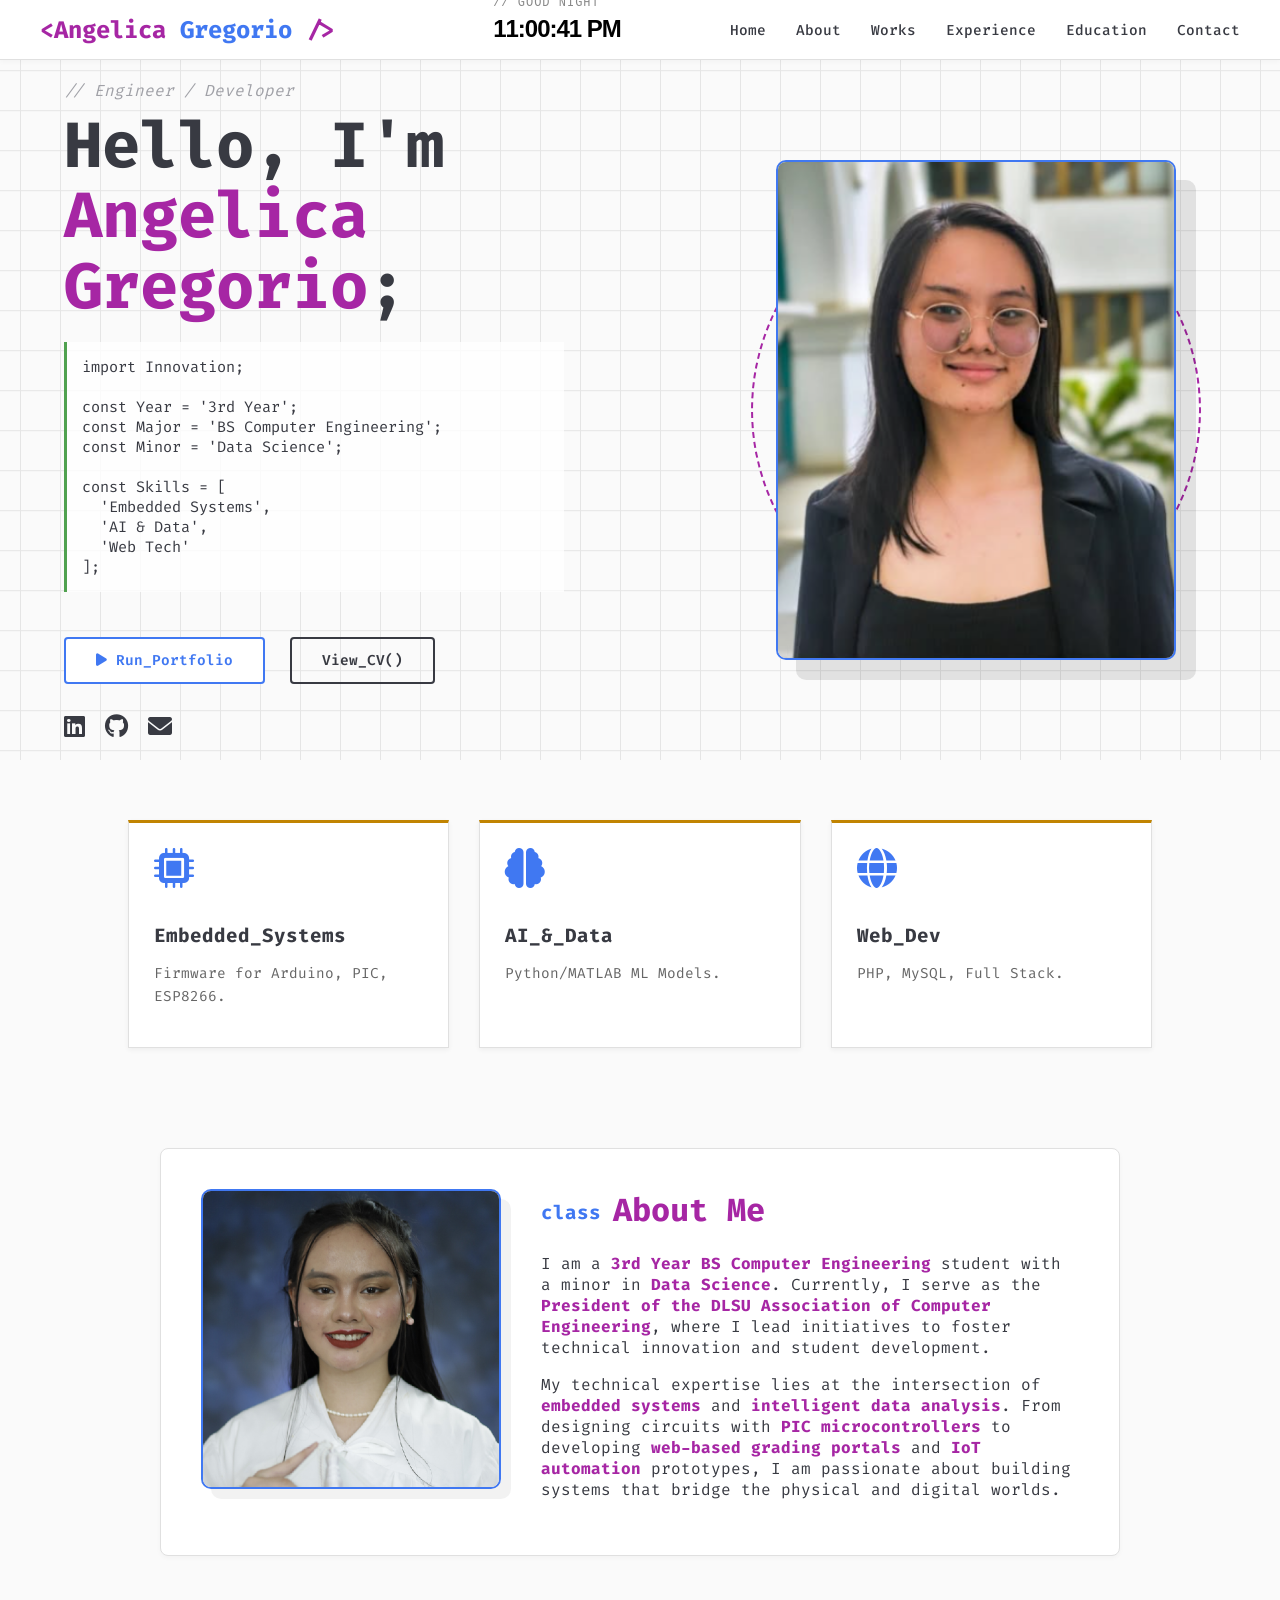
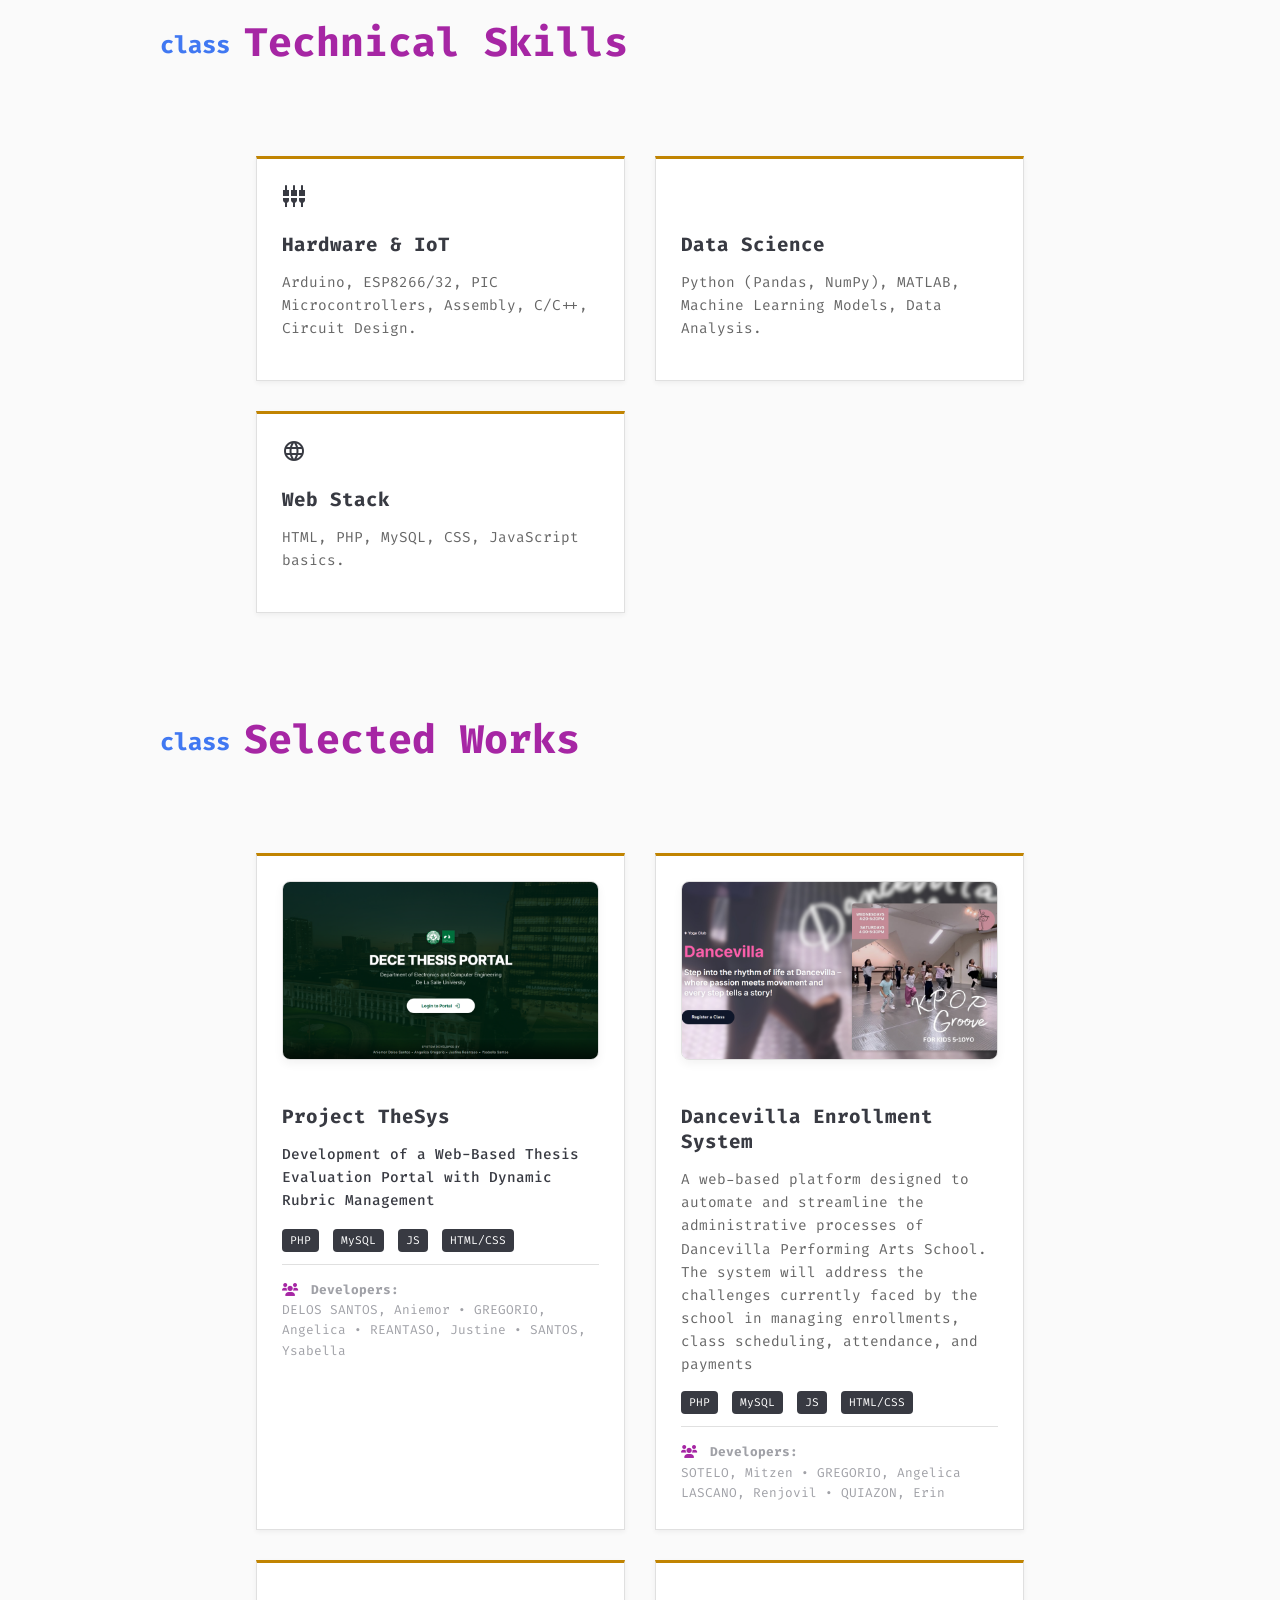
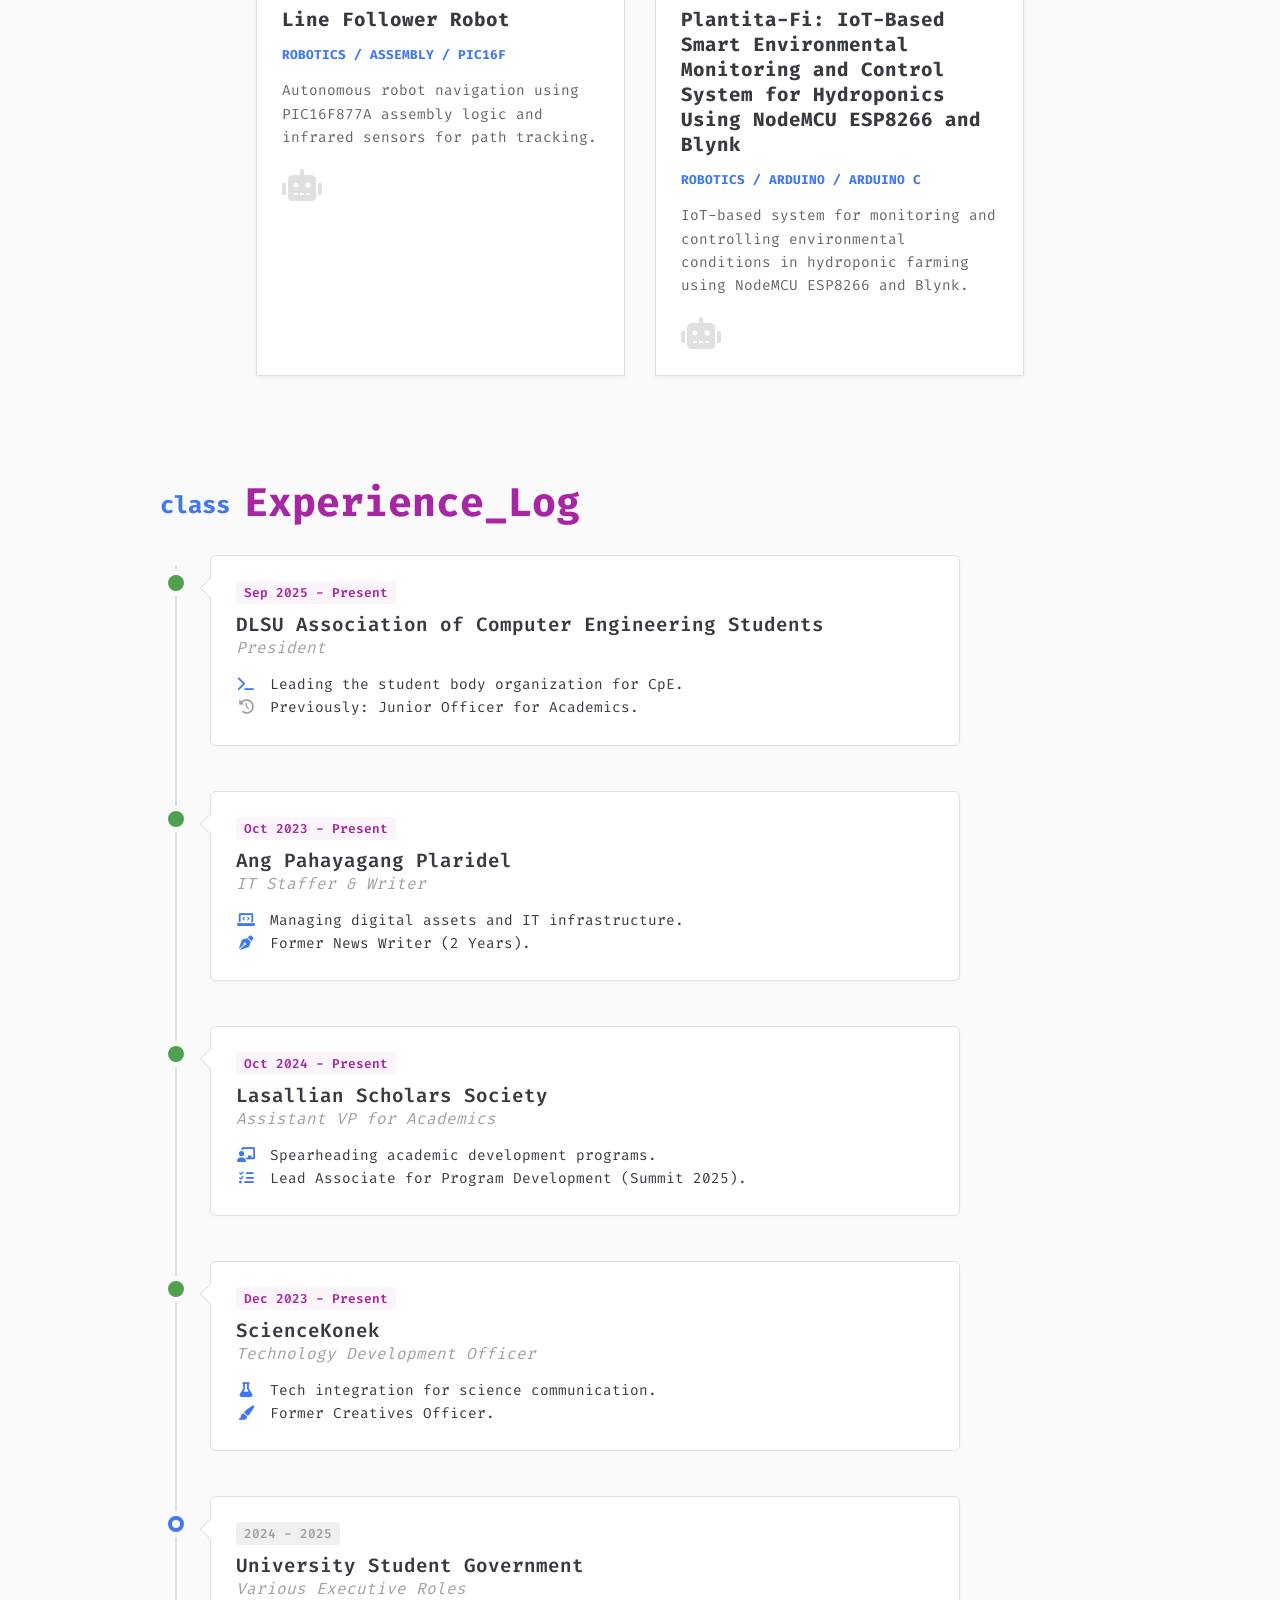
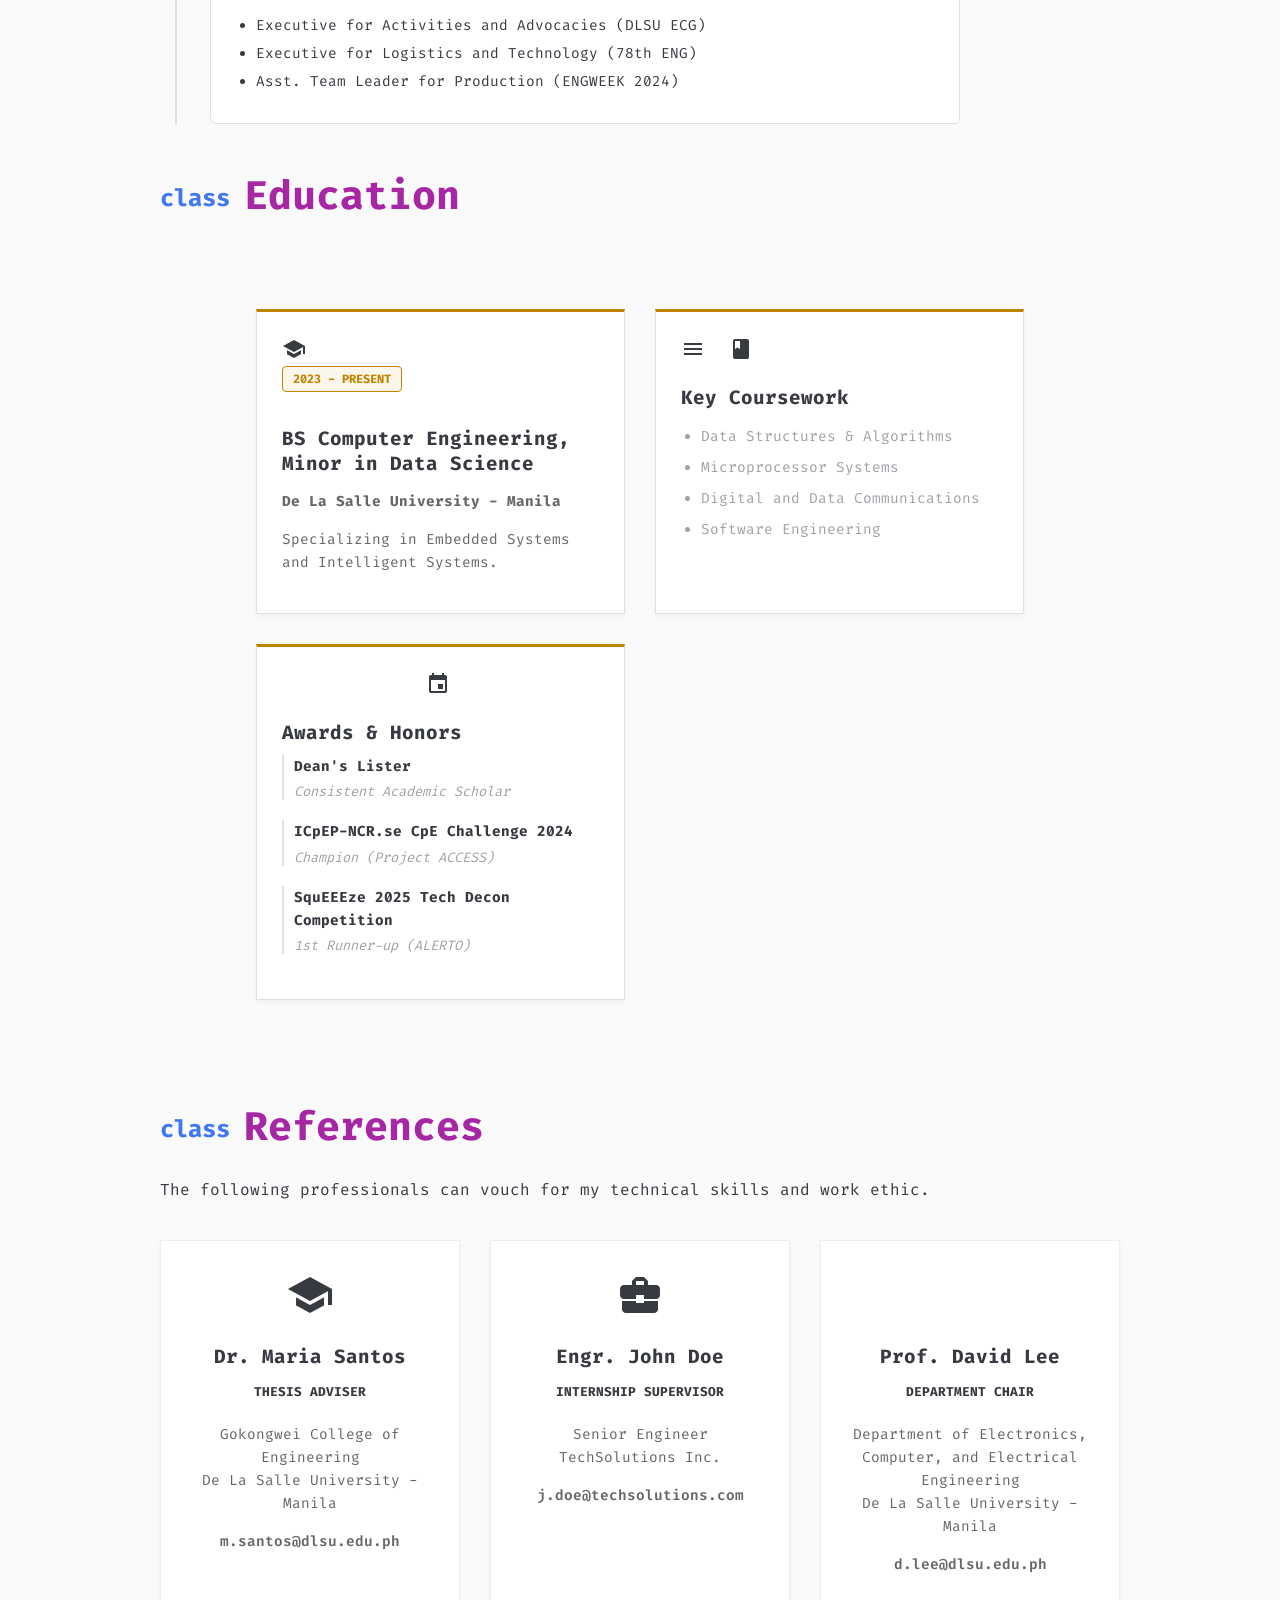
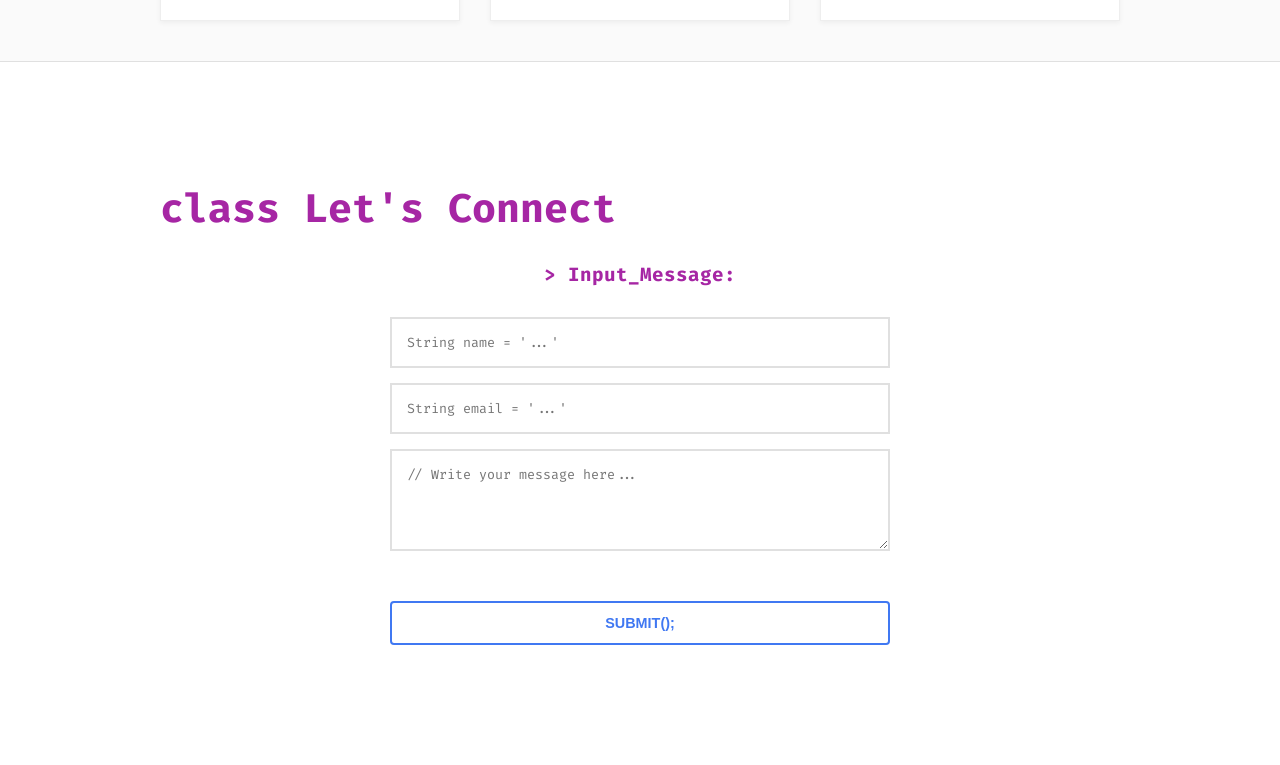
==== commit 26cd63ce: "feat: Implement client-side form validation and spam filtering" ====
--- a/index.html
+++ b/index.html
@@ -38,26 +38,29 @@
         <div id="education-content"></div>
         <div id="references-content"></div>
 
-        <div id="contact-section" class="contact-section">
-            <div class="page-wrapper">
-                <h1 id="connect-header" class="title">
-                    <span class="keyword">class</span> Let's Connect
-                </h1>
-                <h3 class="contact-subtitle">
-                    > Input_Message:
-                </h3>
+       <div id="contact-section" class="contact-section">
+    <div class="page-wrapper">
+        <h1 id="connect-header" class="title">
+            <span class="keyword">class</span> Let's Connect
+        </h1>
+        <h3 class="contact-subtitle">
+            > Input_Message:
+        </h3>
 
-                <form id="personalForm" class="contact-form">
-                    <input type="text" id="userName" name="Name" placeholder="String name = '...'" required />
-                    <input type="email" id="userEmail" name="Email" placeholder="String email = '...'" required />
-                    <textarea id="userMsg" name="Message" rows="4" placeholder="// Write your message here..." required></textarea>
+        <form id="personalForm" class="contact-form" action="https://formsubmit.co/gregorioangelica653@gmail.com" method="POST">
+            
+            <input type="hidden" name="_subject" value="New Message from Portfolio">
+            <input type="hidden" name="_captcha" value="false">
+            <input type="hidden" name="_next" value="https://angelica-gregorio.github.io/my-public-website/"> <input type="text" id="userName" name="name" placeholder="String name = '...'" required />
+            <input type="email" id="userEmail" name="email" placeholder="String email = '...'" required />
+            <textarea id="userMsg" name="message" rows="4" placeholder="// Write your message here..." required></textarea>
 
-                    <button type="submit" class="btn-black btn-block">
-                        SUBMIT();
-                    </button>
-                </form>
-            </div>
+            <button type="submit" class="btn-black btn-block">
+                SUBMIT();
+            </button>
+        </form>
         </div>
+</div>
 
     </main>
 
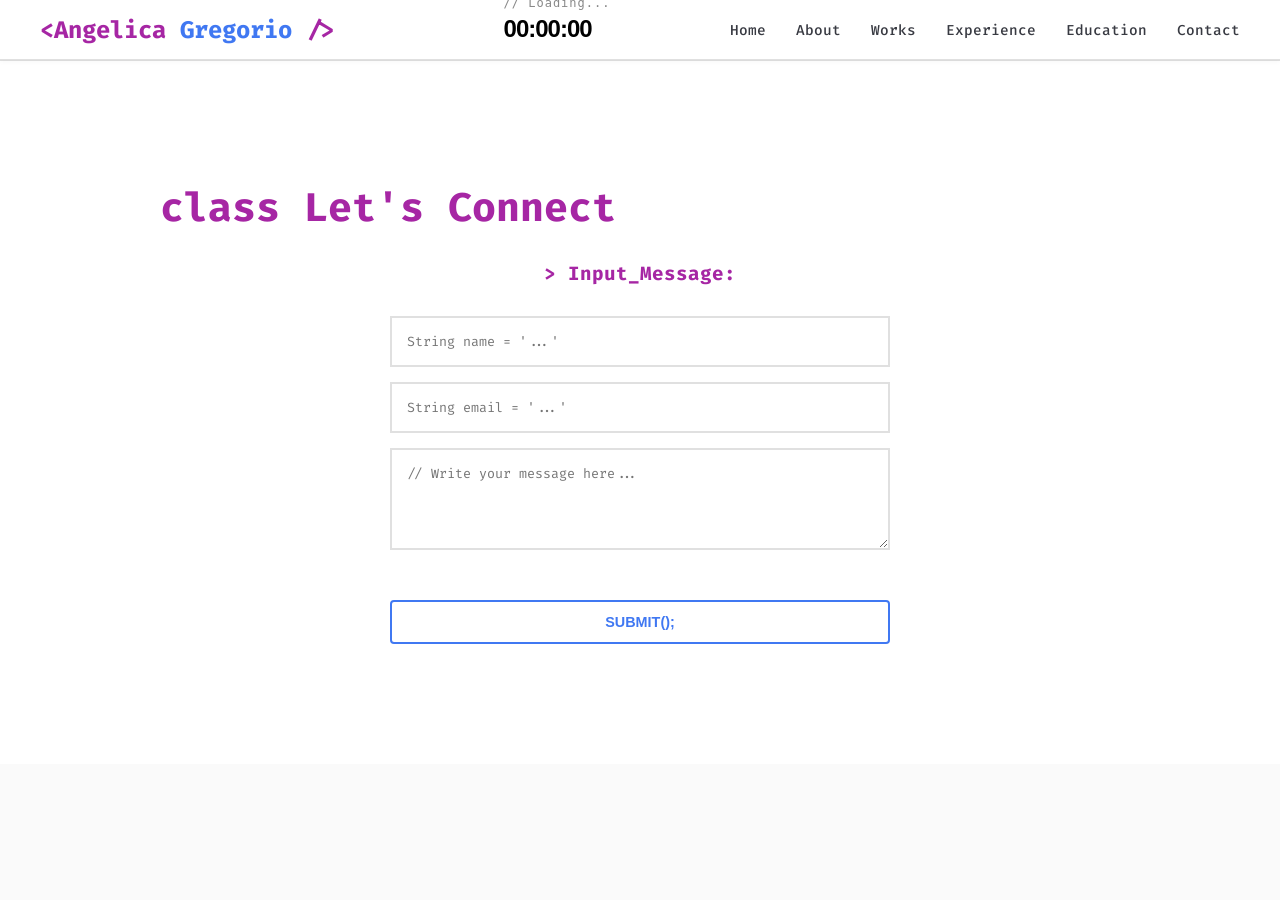
==== commit 9750a435: "feat: Refactor form handling with enhanced client-side validation and spam filtering" ====
--- a/index.html
+++ b/index.html
@@ -47,18 +47,18 @@
             > Input_Message:
         </h3>
 
-        <form id="personalForm" class="contact-form" action="https://formsubmit.co/gregorioangelica653@gmail.com" method="POST">
-            
-            <input type="hidden" name="_subject" value="New Message from Portfolio">
-            <input type="hidden" name="_captcha" value="false">
-            <input type="hidden" name="_next" value="https://angelica-gregorio.github.io/my-public-website/"> <input type="text" id="userName" name="name" placeholder="String name = '...'" required />
-            <input type="email" id="userEmail" name="email" placeholder="String email = '...'" required />
-            <textarea id="userMsg" name="message" rows="4" placeholder="// Write your message here..." required></textarea>
+      <form id="personalForm" class="contact-form" action="https://formsubmit.co/gregorioangelica653@gmail.com" method="POST">
+    
+    <input type="hidden" name="_subject" value="New Message from Portfolio">
+    <input type="hidden" name="_captcha" value="false">
+    <input type="text" id="userName" name="name" placeholder="String name = '...'" required />
+    <input type="email" id="userEmail" name="email" placeholder="String email = '...'" required />
+    <textarea id="userMsg" name="message" rows="4" placeholder="// Write your message here..." required></textarea>
 
-            <button type="submit" class="btn-black btn-block">
-                SUBMIT();
-            </button>
-        </form>
+    <button type="submit" class="btn-black btn-block">
+        SUBMIT();
+    </button>
+</form>
         </div>
 </div>
 
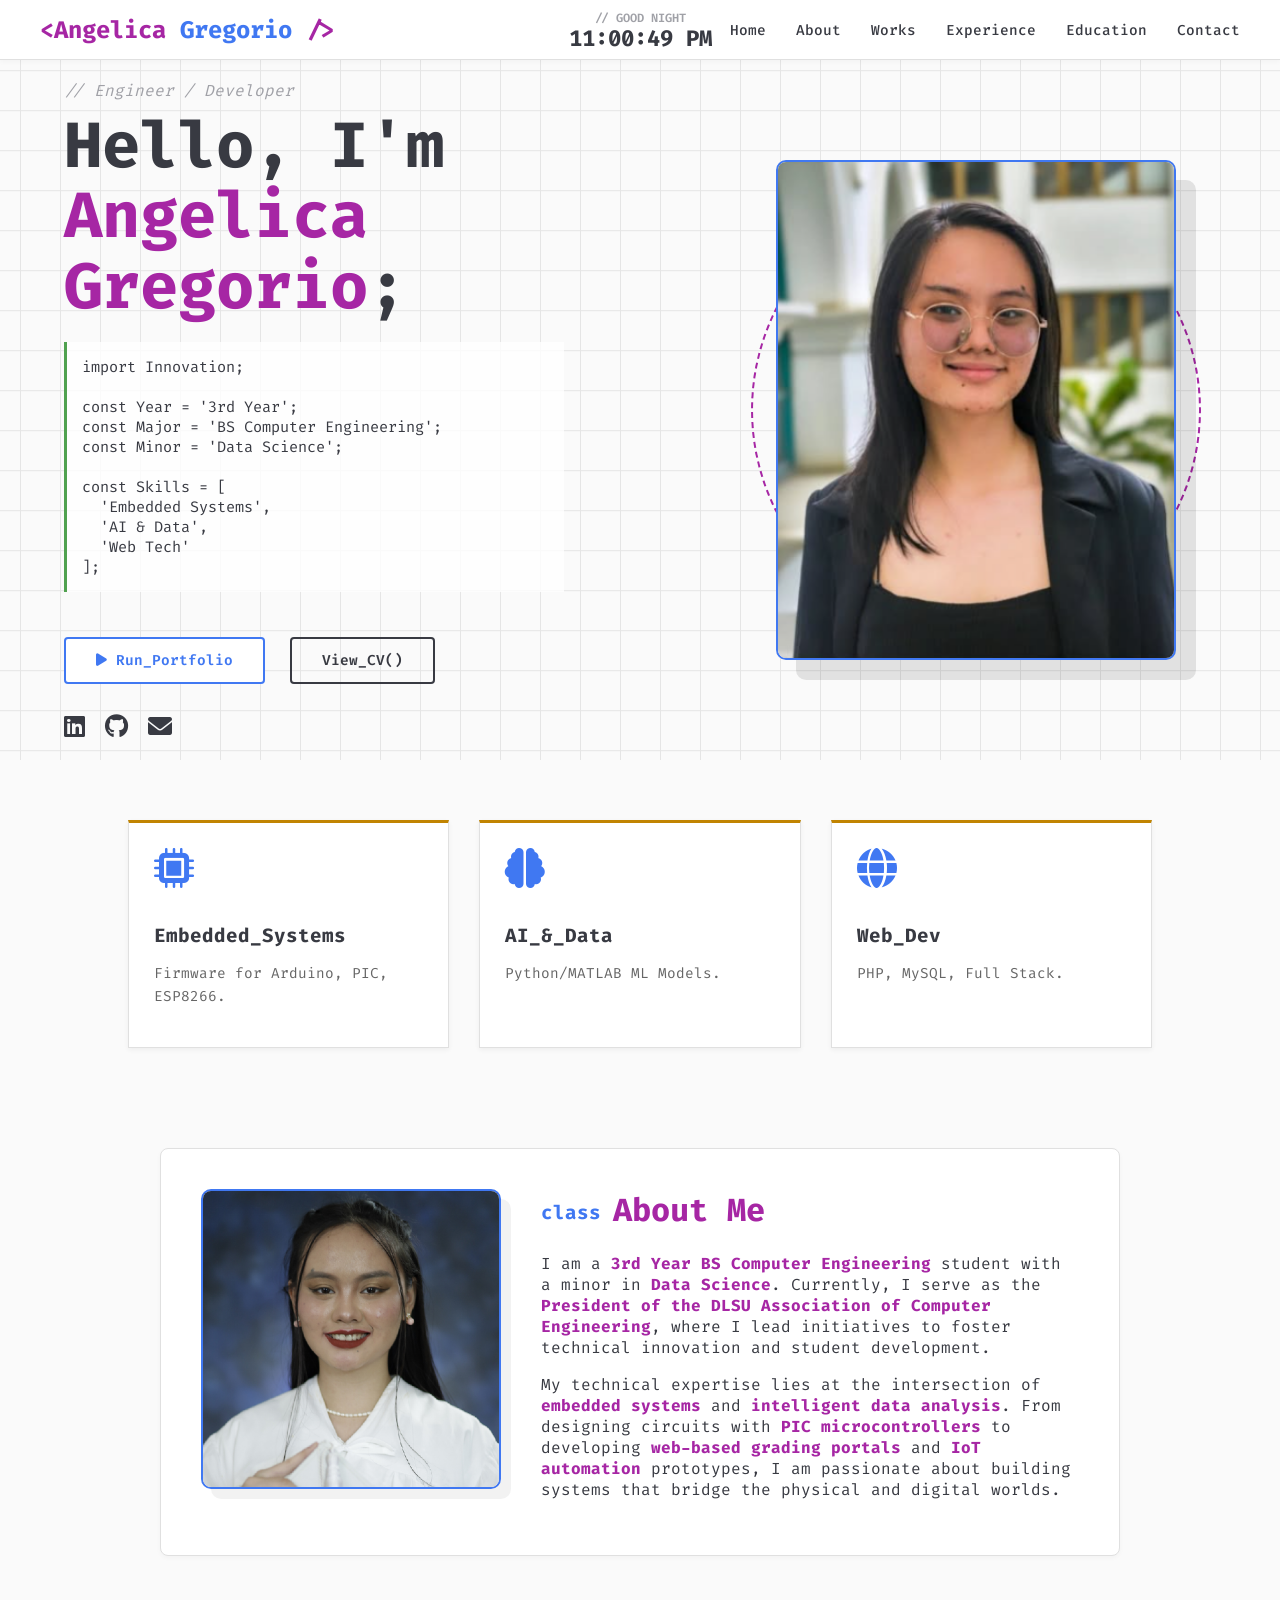
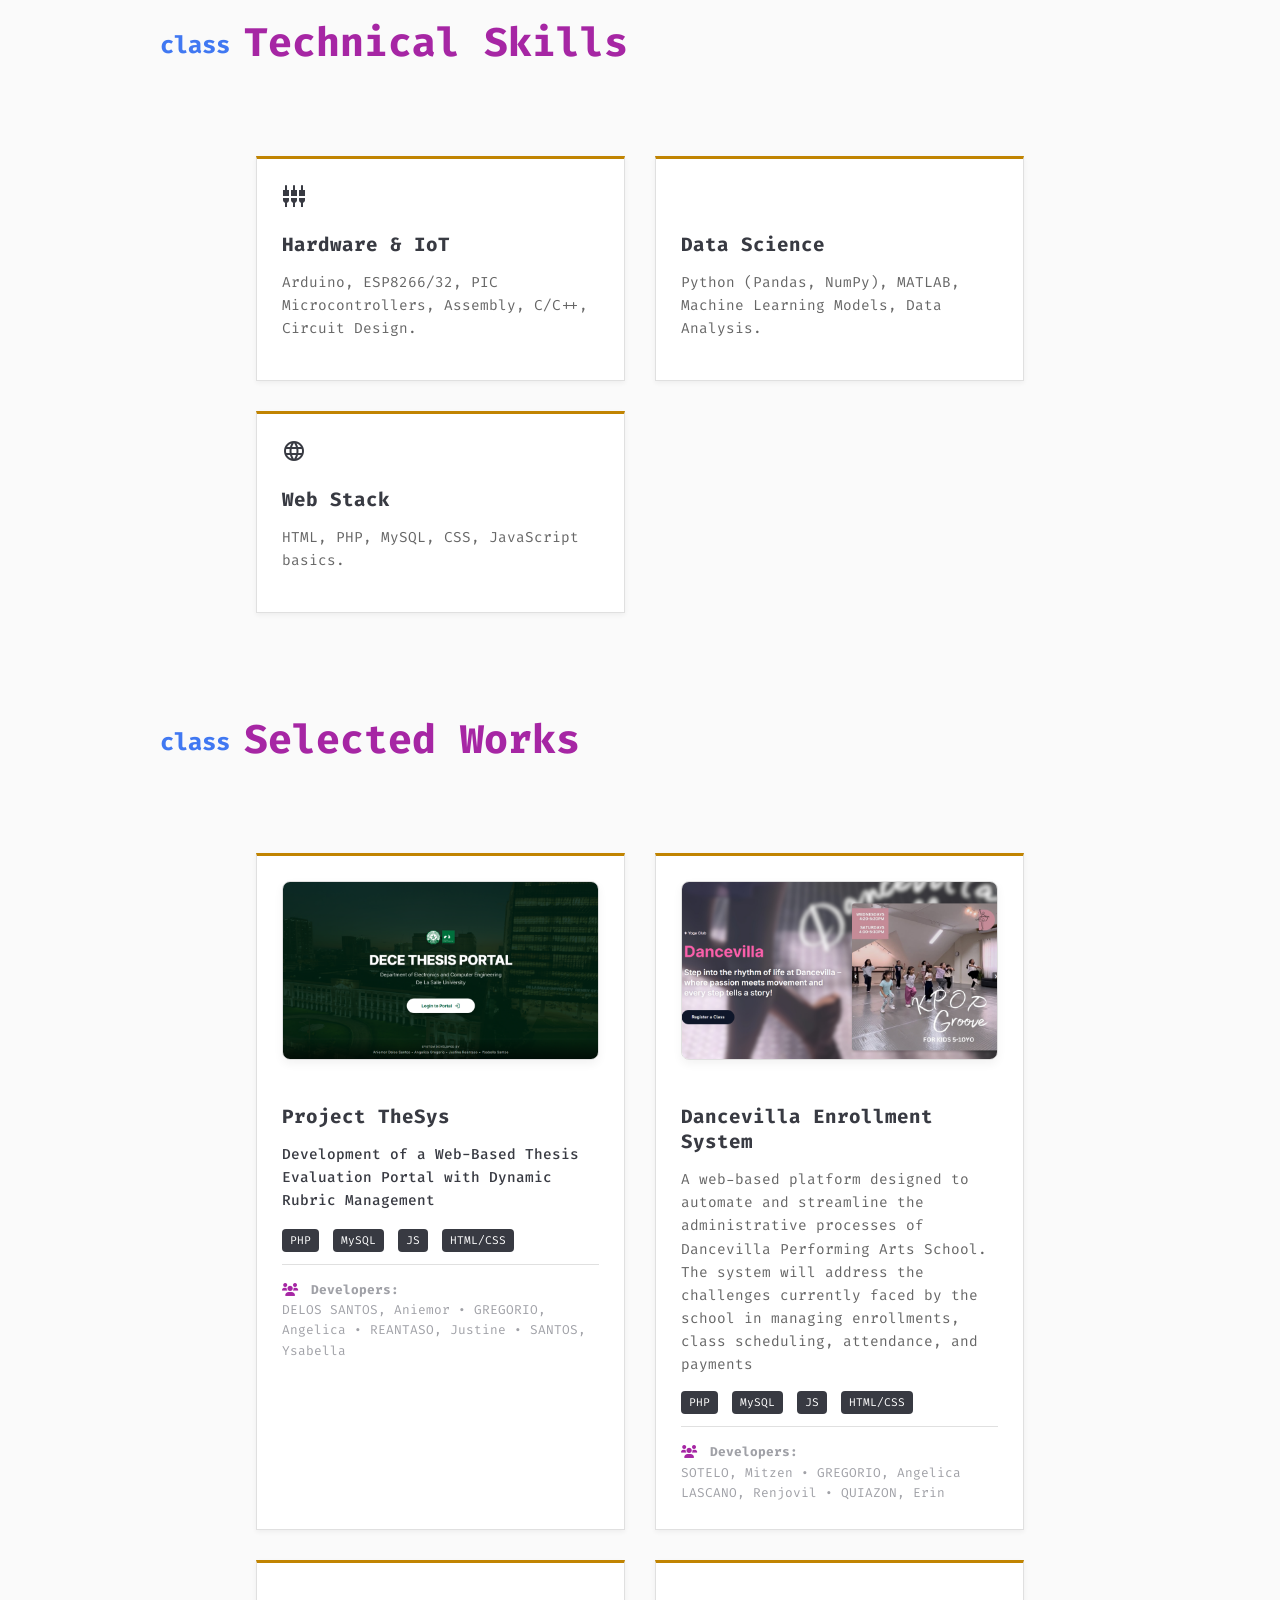
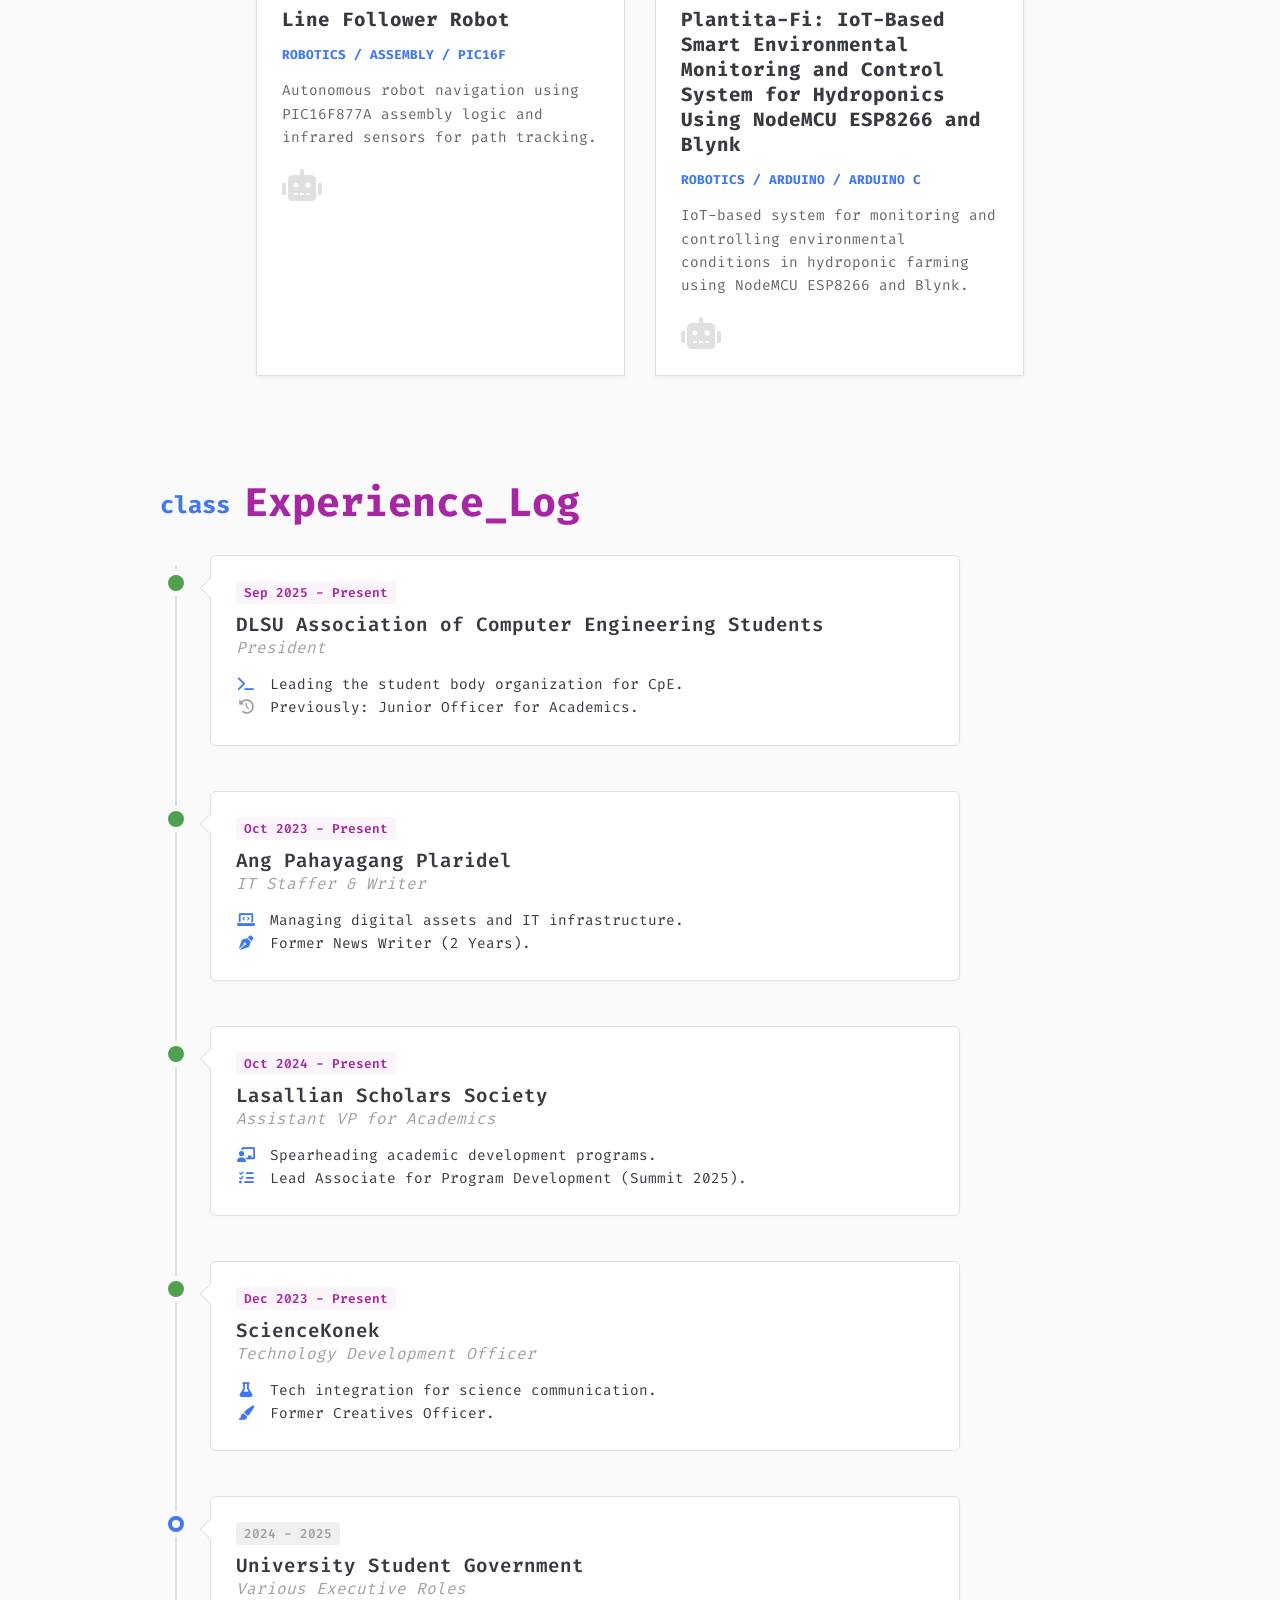
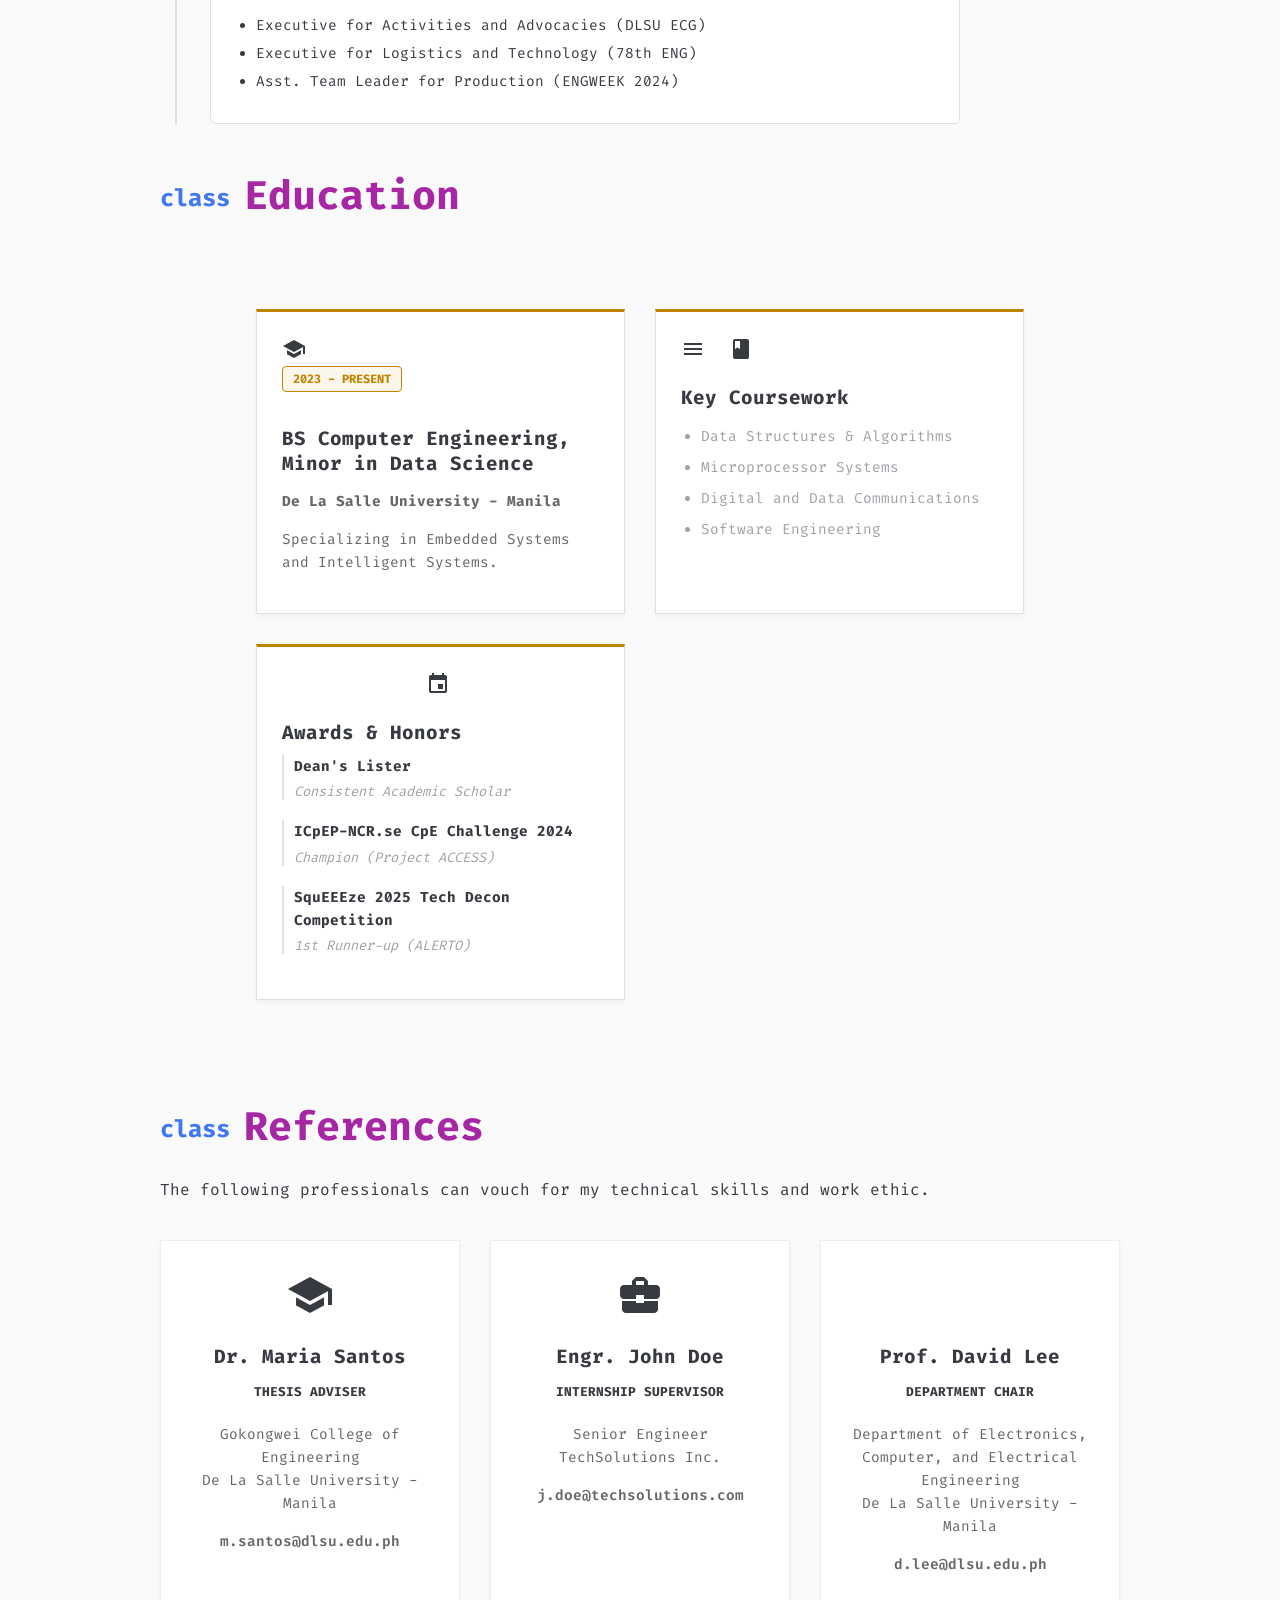
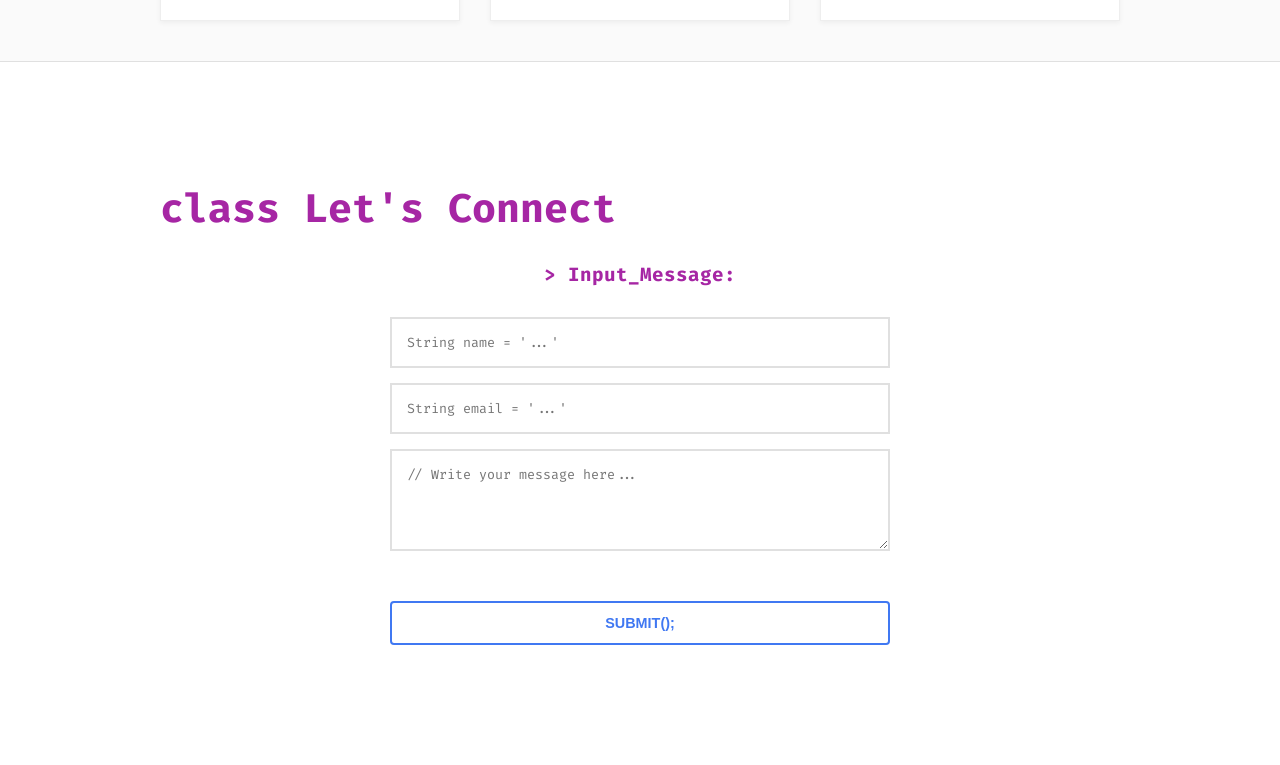
==== commit 7ef95902: "fix freeze issue" ====
--- a/index.html
+++ b/index.html
@@ -47,18 +47,18 @@
             > Input_Message:
         </h3>
 
-      <form id="personalForm" class="contact-form" action="https://formsubmit.co/gregorioangelica653@gmail.com" method="POST">
-    
-    <input type="hidden" name="_subject" value="New Message from Portfolio">
-    <input type="hidden" name="_captcha" value="false">
-    <input type="text" id="userName" name="name" placeholder="String name = '...'" required />
-    <input type="email" id="userEmail" name="email" placeholder="String email = '...'" required />
-    <textarea id="userMsg" name="message" rows="4" placeholder="// Write your message here..." required></textarea>
+        <form id="personalForm" class="contact-form" action="https://formsubmit.co/gregorioangelica653@gmail.com" method="POST">
+            
+            <input type="hidden" name="_subject" value="New Message from Portfolio">
+            <input type="hidden" name="_captcha" value="false">
+            <input type="hidden" name="_next" value="https://angelica-gregorio.github.io/my-public-website/"> <input type="text" id="userName" name="name" placeholder="String name = '...'" required />
+            <input type="email" id="userEmail" name="email" placeholder="String email = '...'" required />
+            <textarea id="userMsg" name="message" rows="4" placeholder="// Write your message here..." required></textarea>
 
-    <button type="submit" class="btn-black btn-block">
-        SUBMIT();
-    </button>
-</form>
+            <button type="submit" class="btn-black btn-block">
+                SUBMIT();
+            </button>
+        </form>
         </div>
 </div>
 
--- a/css/style.css
+++ b/css/style.css
@@ -859,38 +859,39 @@
     color: var(--accent-purple);
 }
 
-
-/* --- Sidebar Status Styling --- */
-
-.sidebar-status {
-    /* This matches the typical padding of sidebar logos/links */
-    padding-left: 50px; 
-    margin-bottom: 30px; /* Space between clock and menu links */
-    margin-top: 10px;    /* Space between logo and clock */
-    display: flex;
-    flex-direction: column;
-}
-
-.status-greeting {
-    font-size: 12px;
-    color: #888;          /* Grey text for the comment style */
-    font-family: monospace;
-    letter-spacing: 1px;
-    margin-bottom: 5px;   /* Small gap between greeting and clock */
-}
-
-.status-clock {
-    font-size: 24px;      /* Make the time big and visible */
-    font-weight: 700;     /* Bold */
-    color: #000;          /* Dark black for contrast */
-    font-family: sans-serif; /* Clean font */
-    letter-spacing: -1px;
-}
-
-/* Responsive Fix: If screen is small, hide the clock or adjust padding */
-@media screen and (max-width: 768px) {
-    .sidebar-status {
-        padding-left: 20px;
-        display: none; /* Optional: hide on mobile if space is tight */
-    }
-}+   .sidebar-status {
+            display: flex;
+            flex-direction: column;
+            justify-content: center;
+            align-items: center;
+            margin: 0;
+            padding: 0;
+            position: absolute;
+            left: 50%;
+            top: 50%;
+            transform: translate(-50%, -50%);
+            text-align: center;
+        }
+
+        .status-greeting {
+            font-size: 0.75rem;
+            color: #a0a1a7;
+            margin-bottom: 2px;
+            text-transform: uppercase;
+            font-weight: 600;
+            font-family: 'Fira Code', monospace;
+            display: block;
+        }
+
+        .status-clock {
+            font-size: 1.4rem;
+            font-weight: 700;
+            color: #383a42;
+            line-height: 1;
+            font-family: 'Fira Code', monospace;
+            display: block;
+        }
+
+        @media screen and (max-width: 768px) {
+            .sidebar-status { display: none; }
+        }
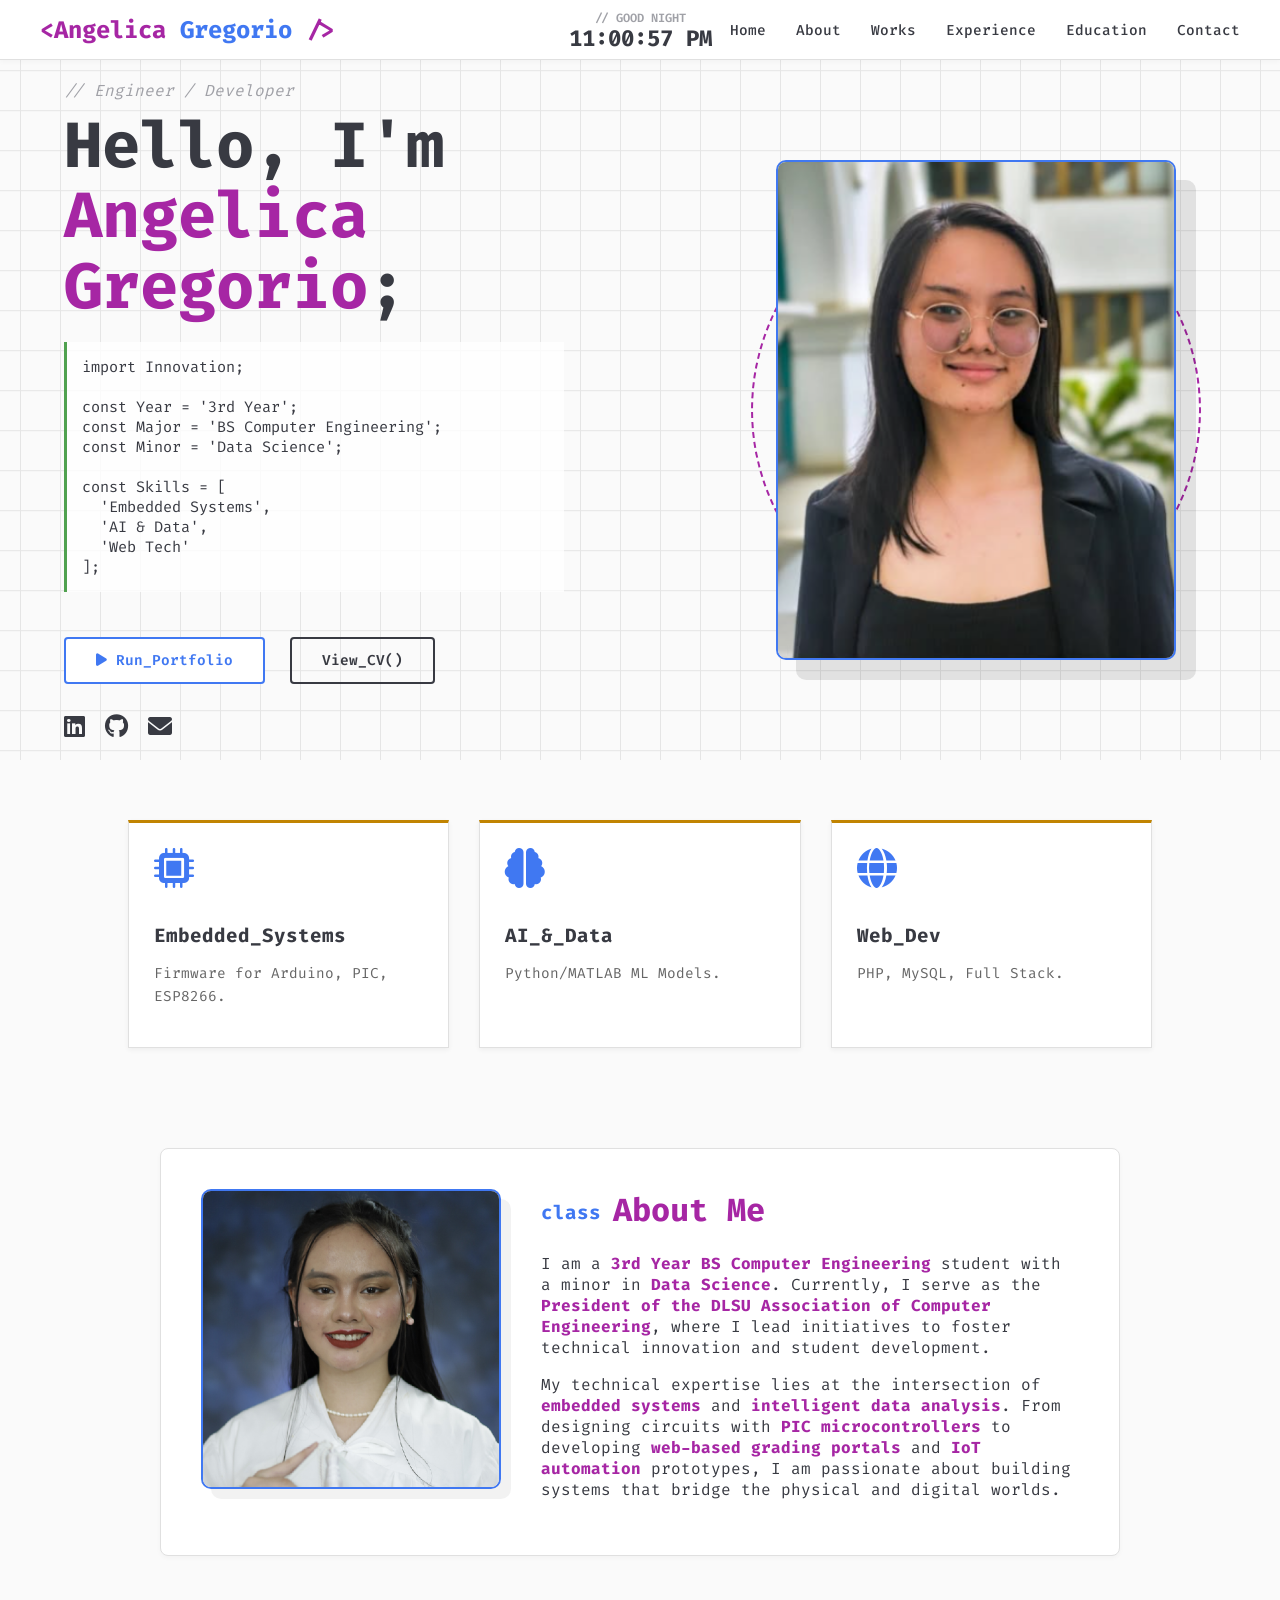
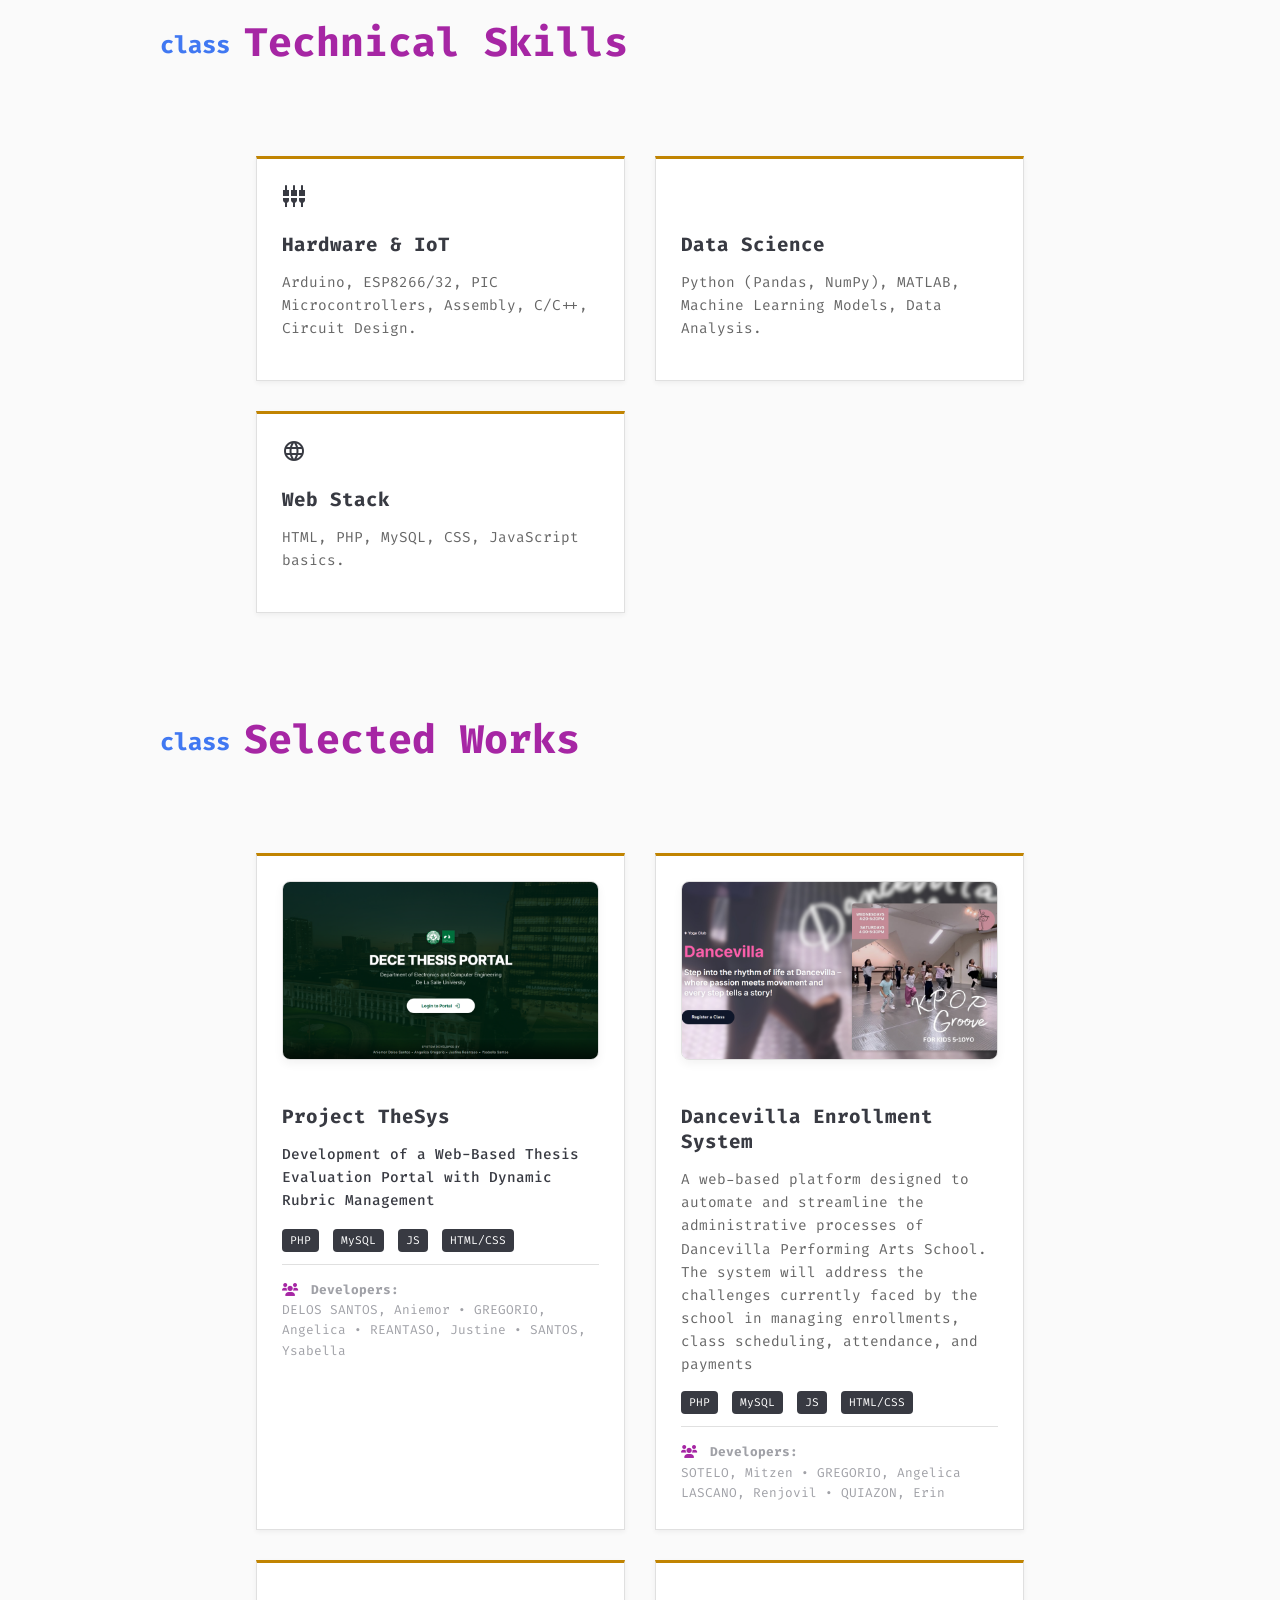
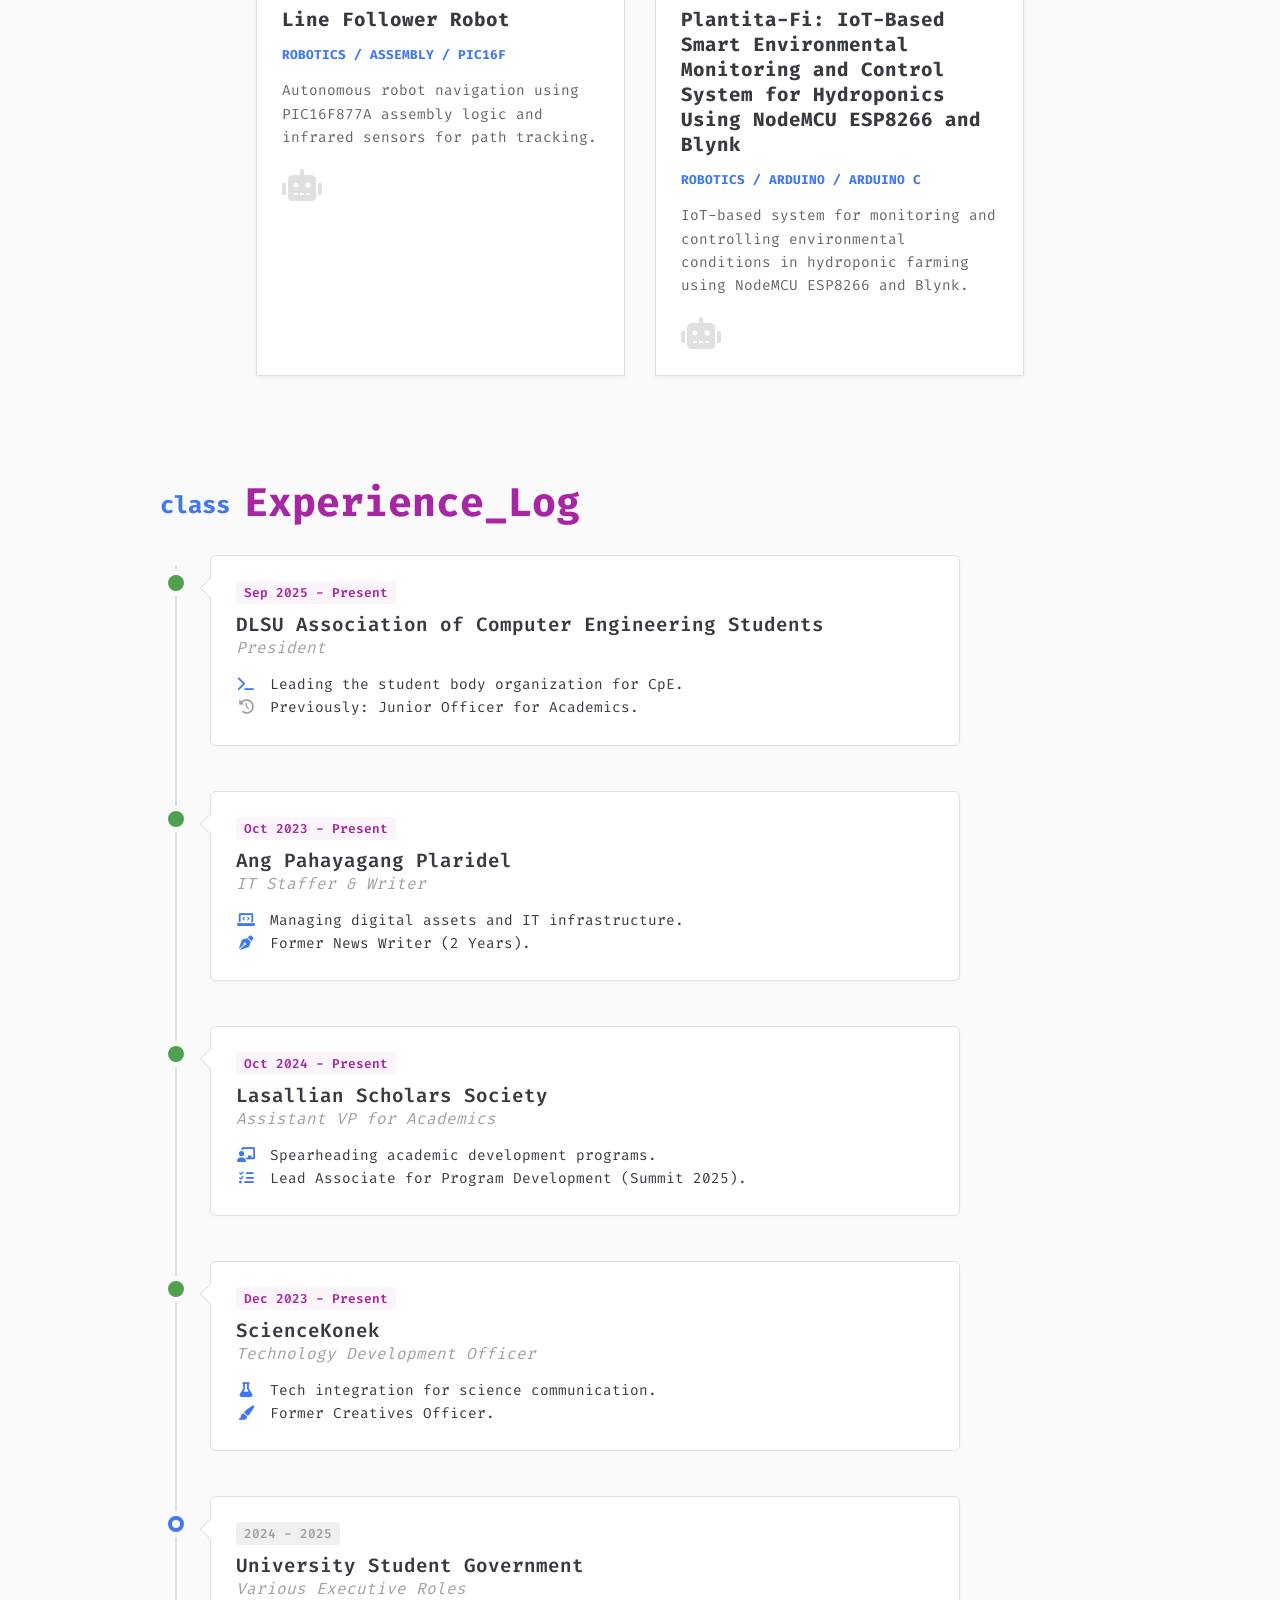
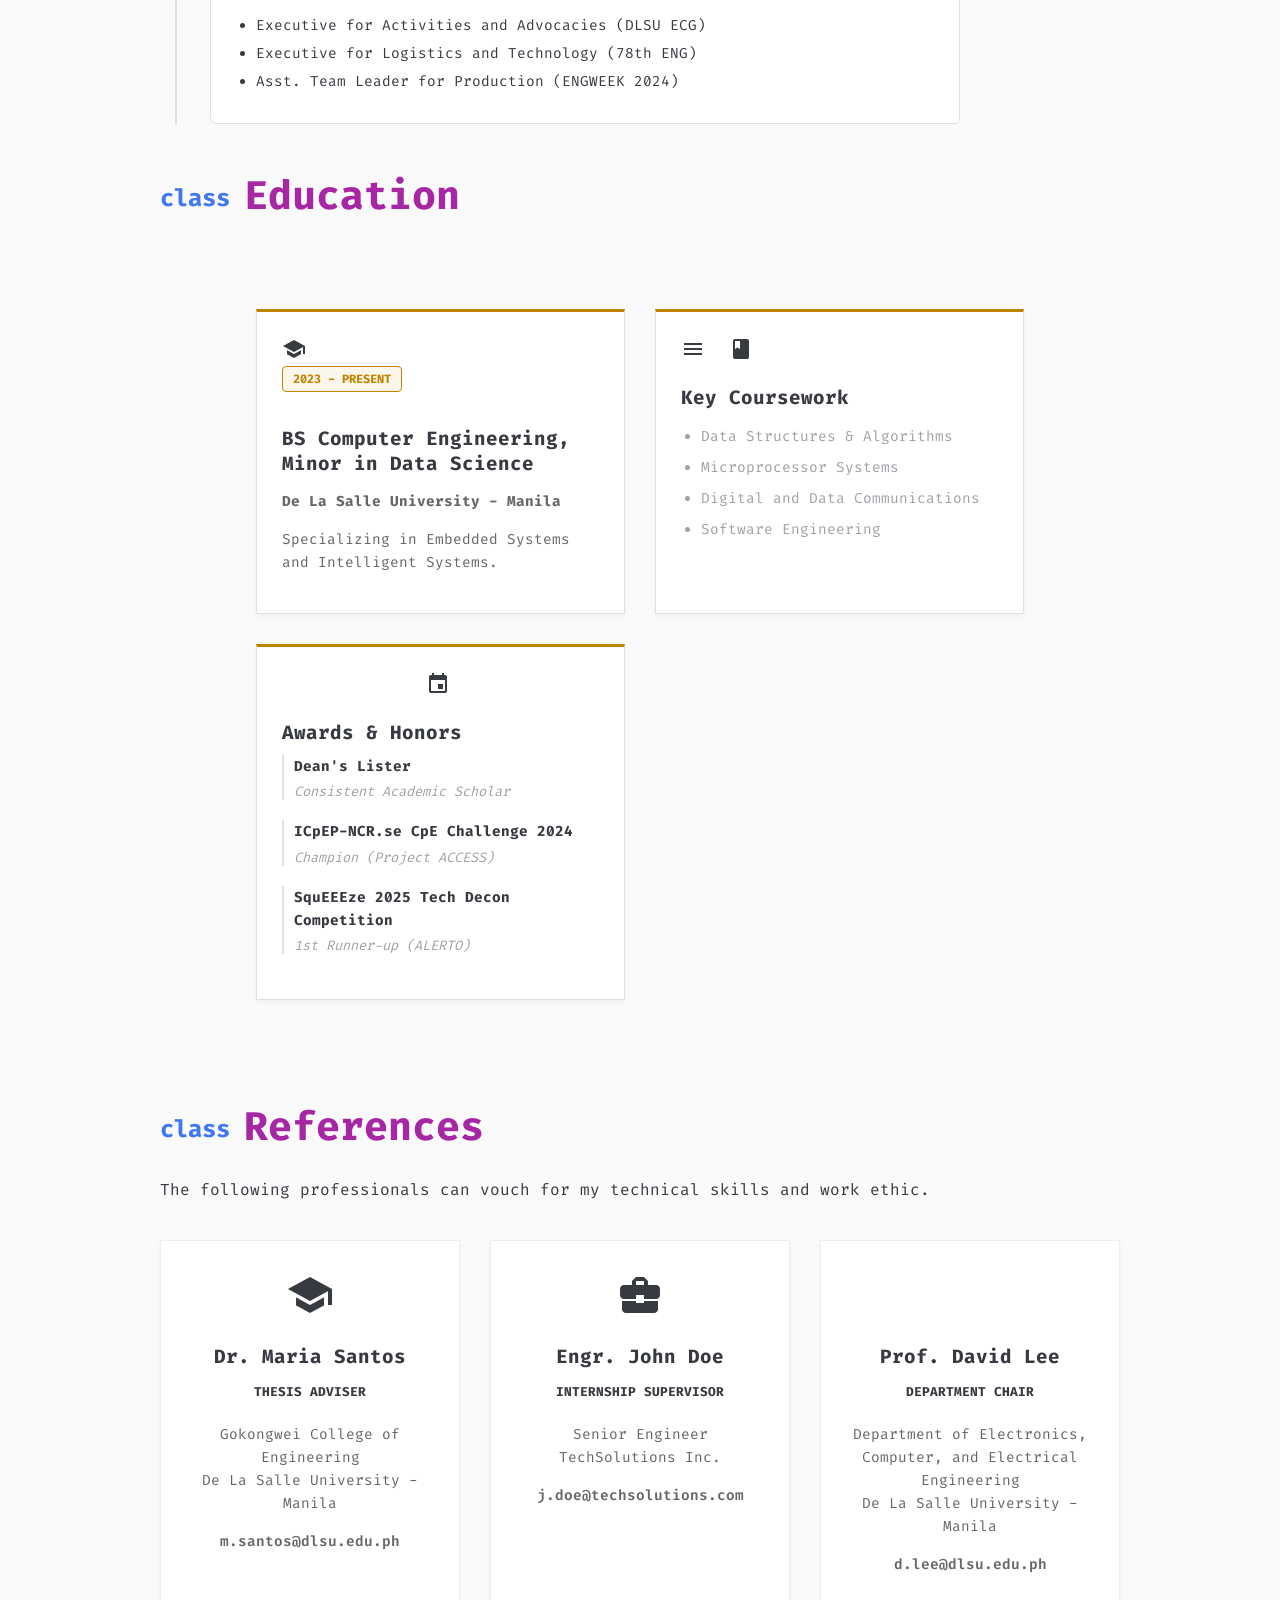
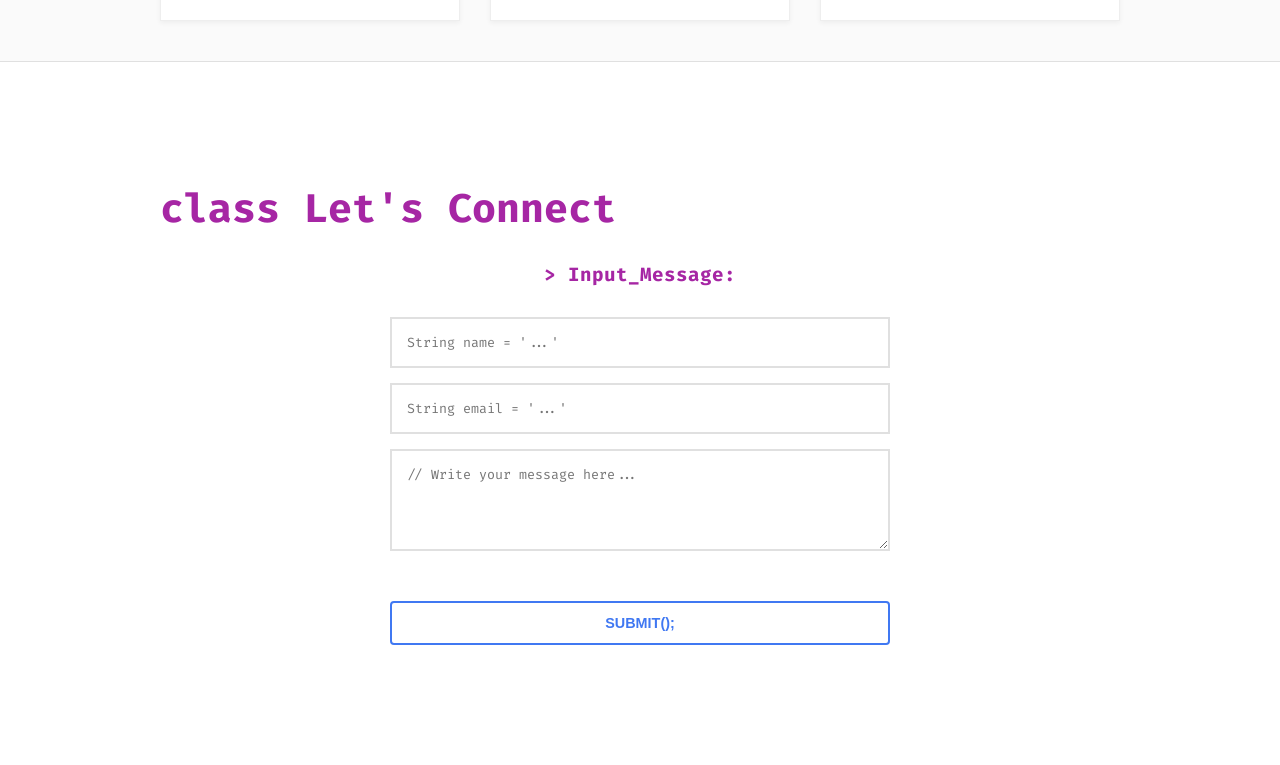
==== commit 5440c90c: "feat: Improve form handling with enhanced validation and spam filtering" ====
--- a/index.html
+++ b/index.html
@@ -47,18 +47,21 @@
             > Input_Message:
         </h3>
 
-        <form id="personalForm" class="contact-form" action="https://formsubmit.co/gregorioangelica653@gmail.com" method="POST">
-            
-            <input type="hidden" name="_subject" value="New Message from Portfolio">
-            <input type="hidden" name="_captcha" value="false">
-            <input type="hidden" name="_next" value="https://angelica-gregorio.github.io/my-public-website/"> <input type="text" id="userName" name="name" placeholder="String name = '...'" required />
-            <input type="email" id="userEmail" name="email" placeholder="String email = '...'" required />
-            <textarea id="userMsg" name="message" rows="4" placeholder="// Write your message here..." required></textarea>
+       <form id="personalForm" class="contact-form" action="https://formsubmit.co/gregorioangelica653@gmail.com" method="POST">
+    
+    <input type="hidden" name="_subject" value="New Message from Portfolio">
+    <input type="hidden" name="_captcha" value="false">
+    
+    <input type="text" id="userName" name="name" placeholder="String name = '...'" required />
 
-            <button type="submit" class="btn-black btn-block">
-                SUBMIT();
-            </button>
-        </form>
+    <input type="email" id="userEmail" name="email" placeholder="String email = '...'" required />
+
+    <textarea id="userMsg" name="message" rows="4" placeholder="// Write your message here..." required></textarea>
+
+    <button type="submit" class="btn-black btn-block">
+        SUBMIT();
+    </button>
+</form>
         </div>
 </div>
 
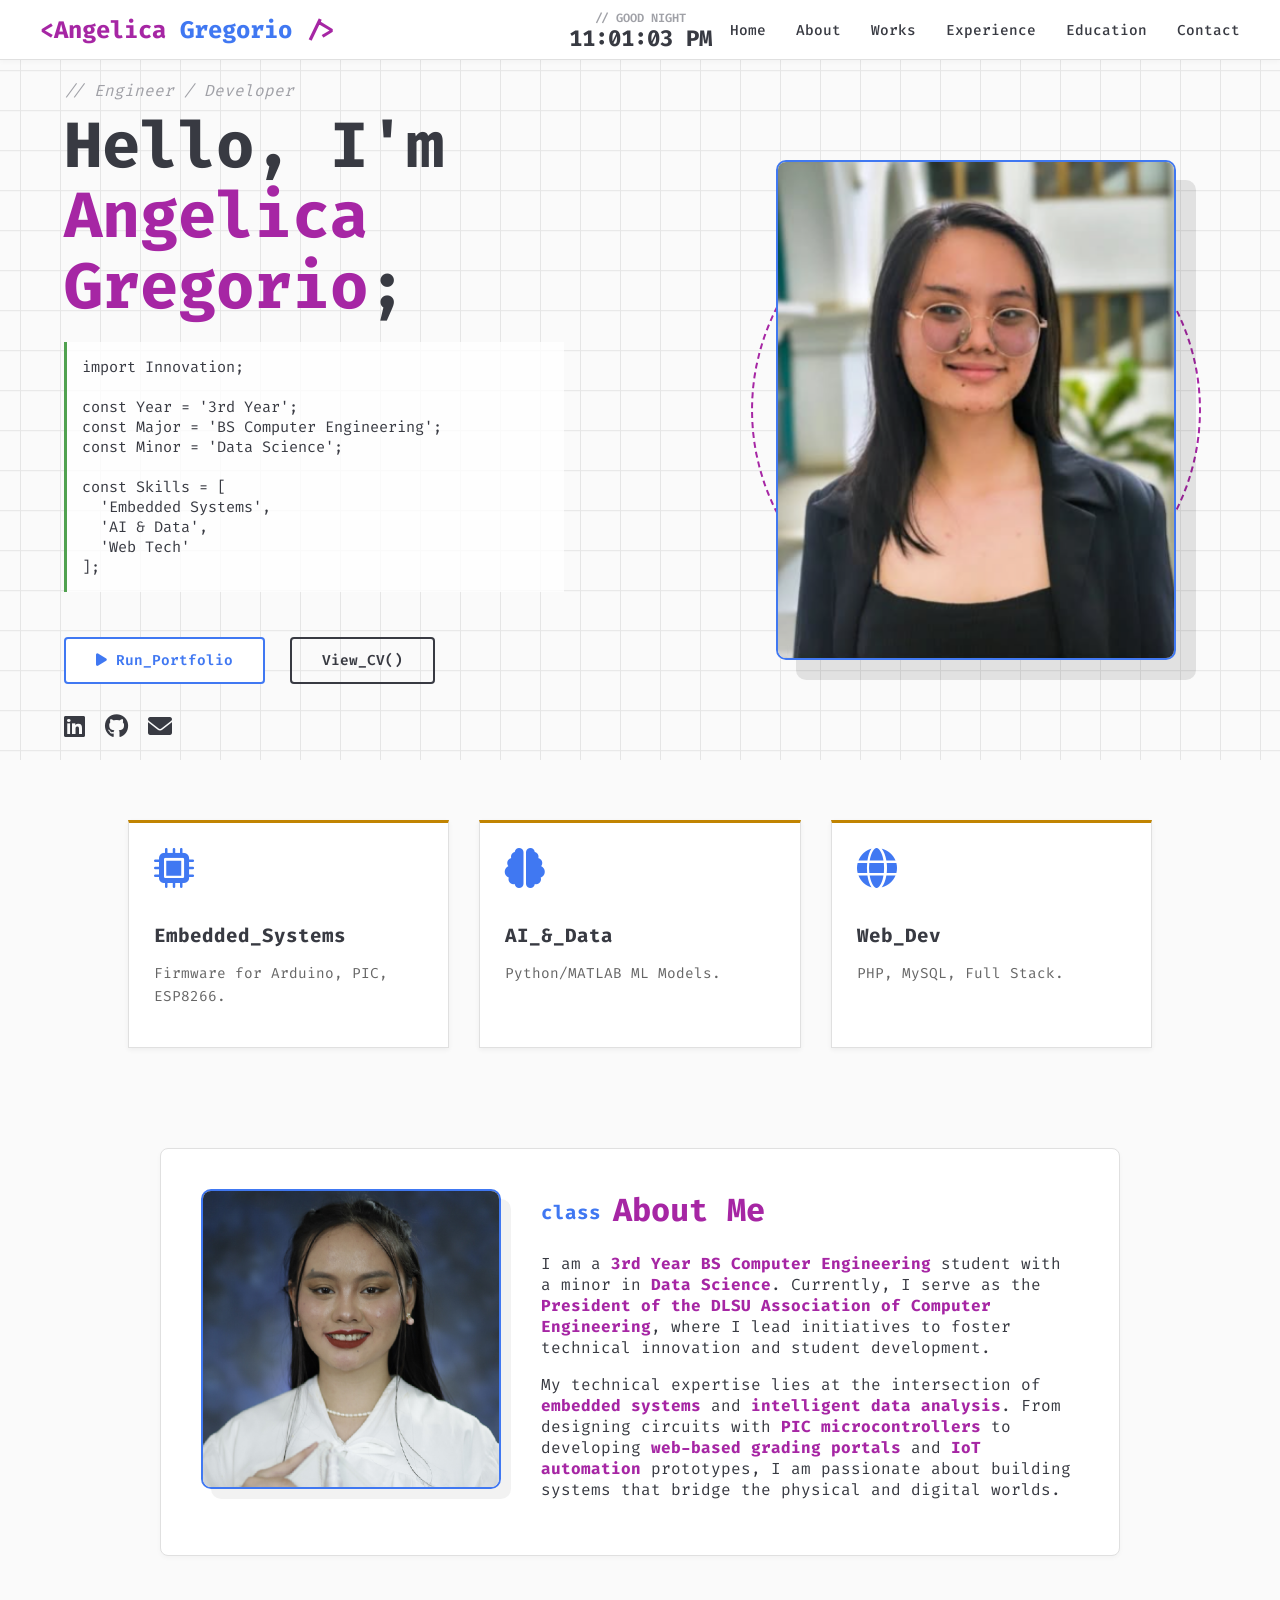
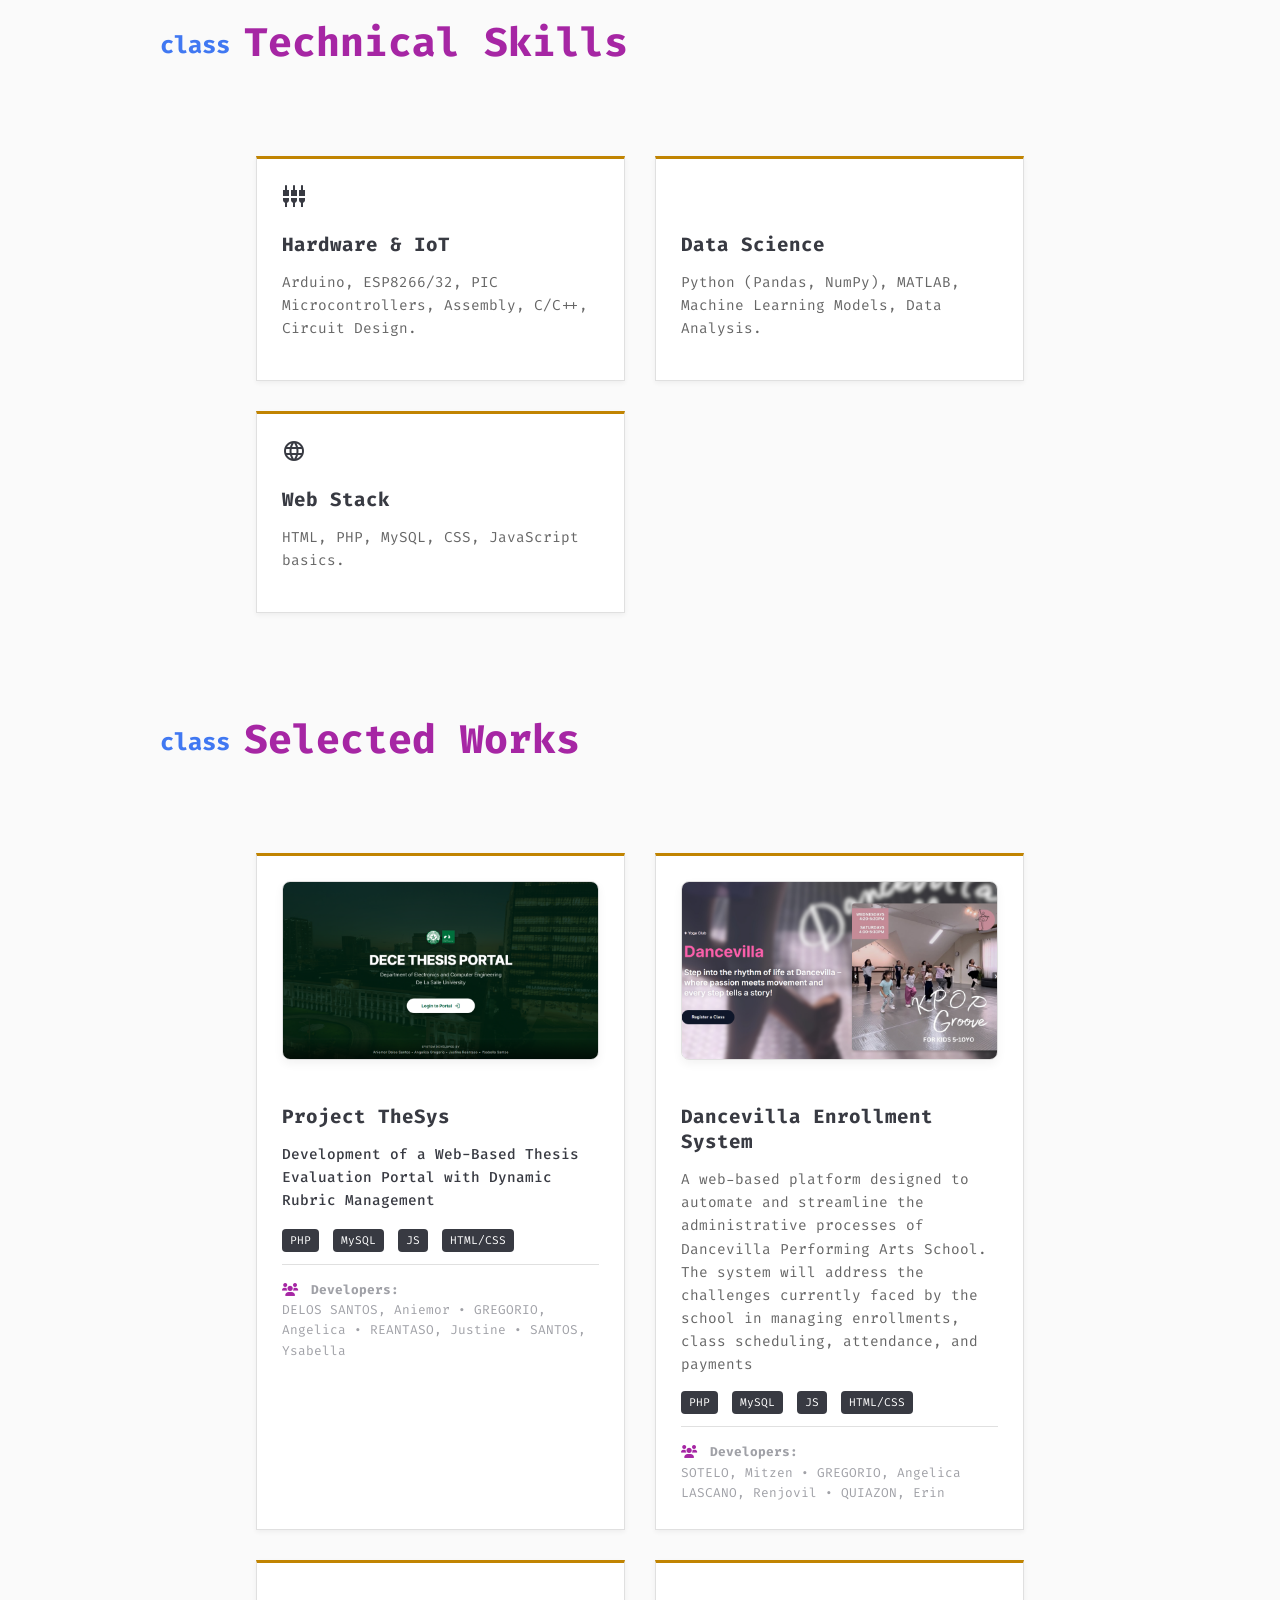
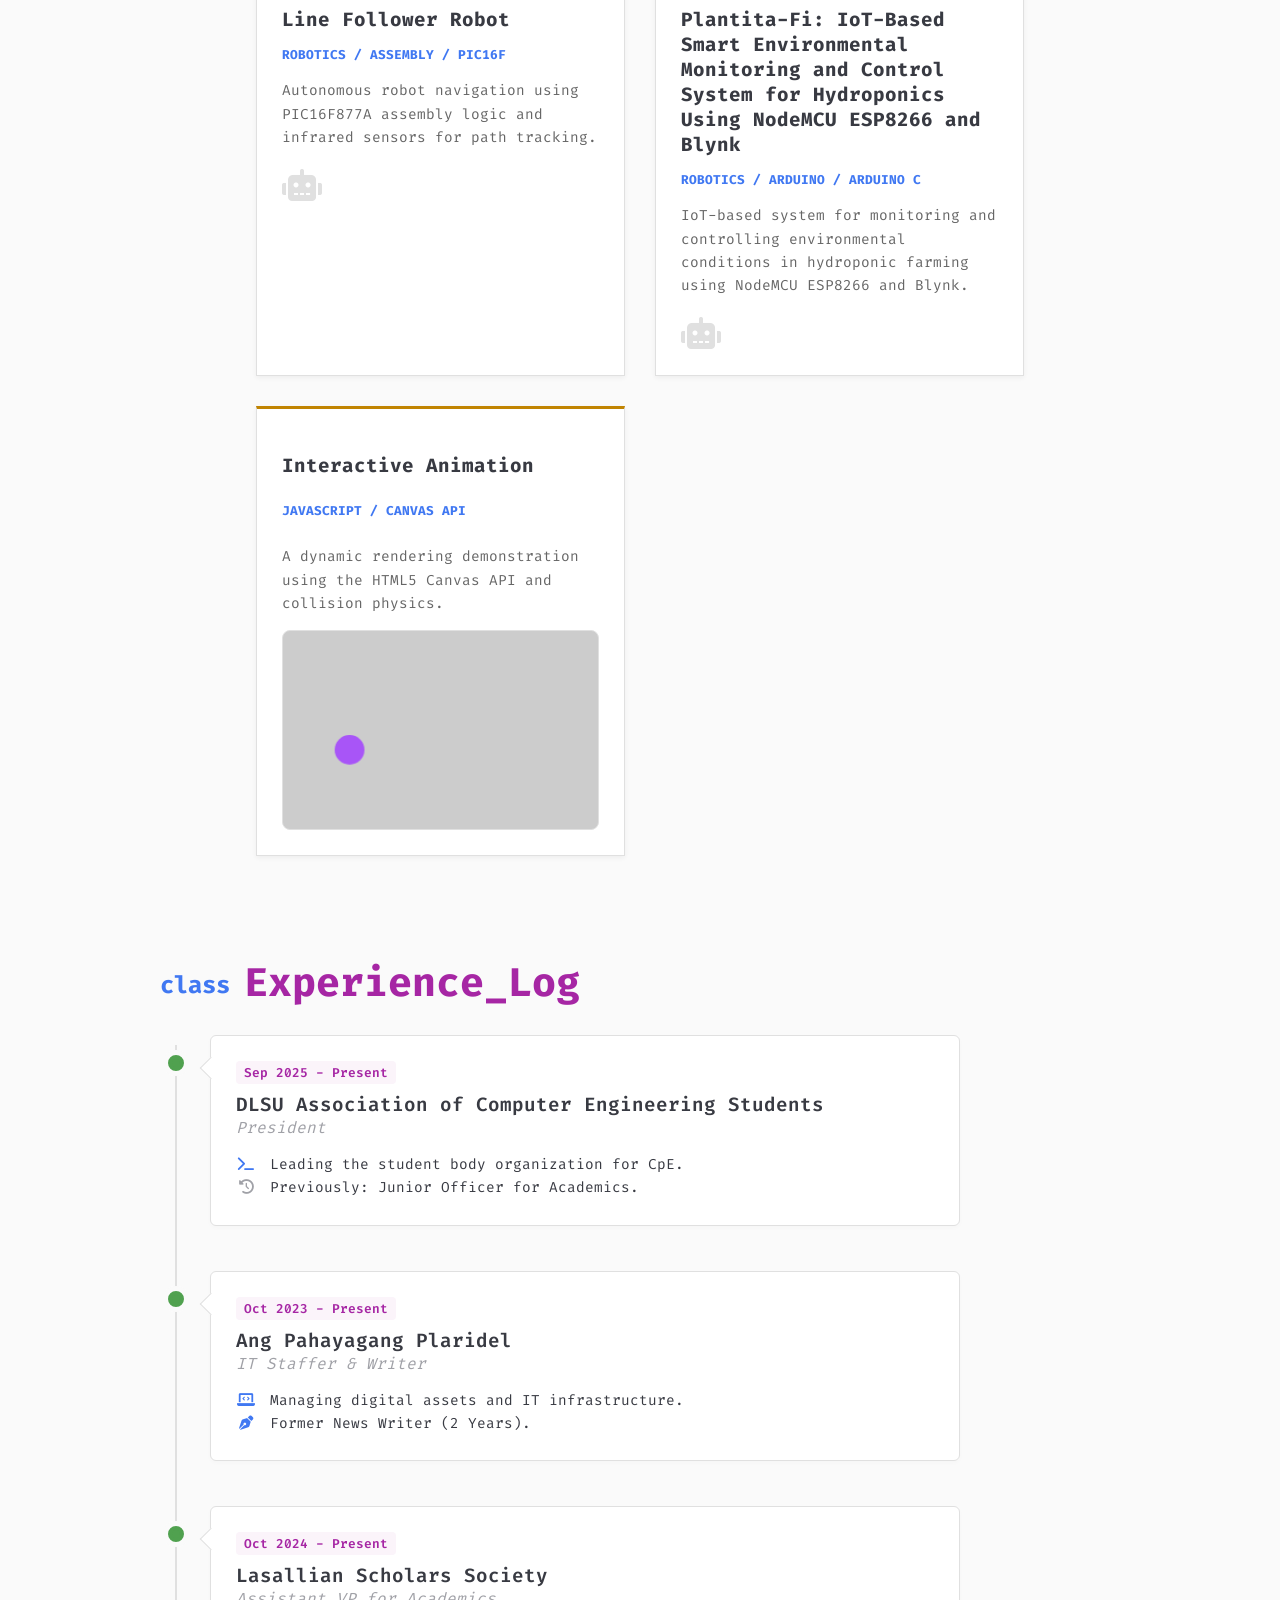
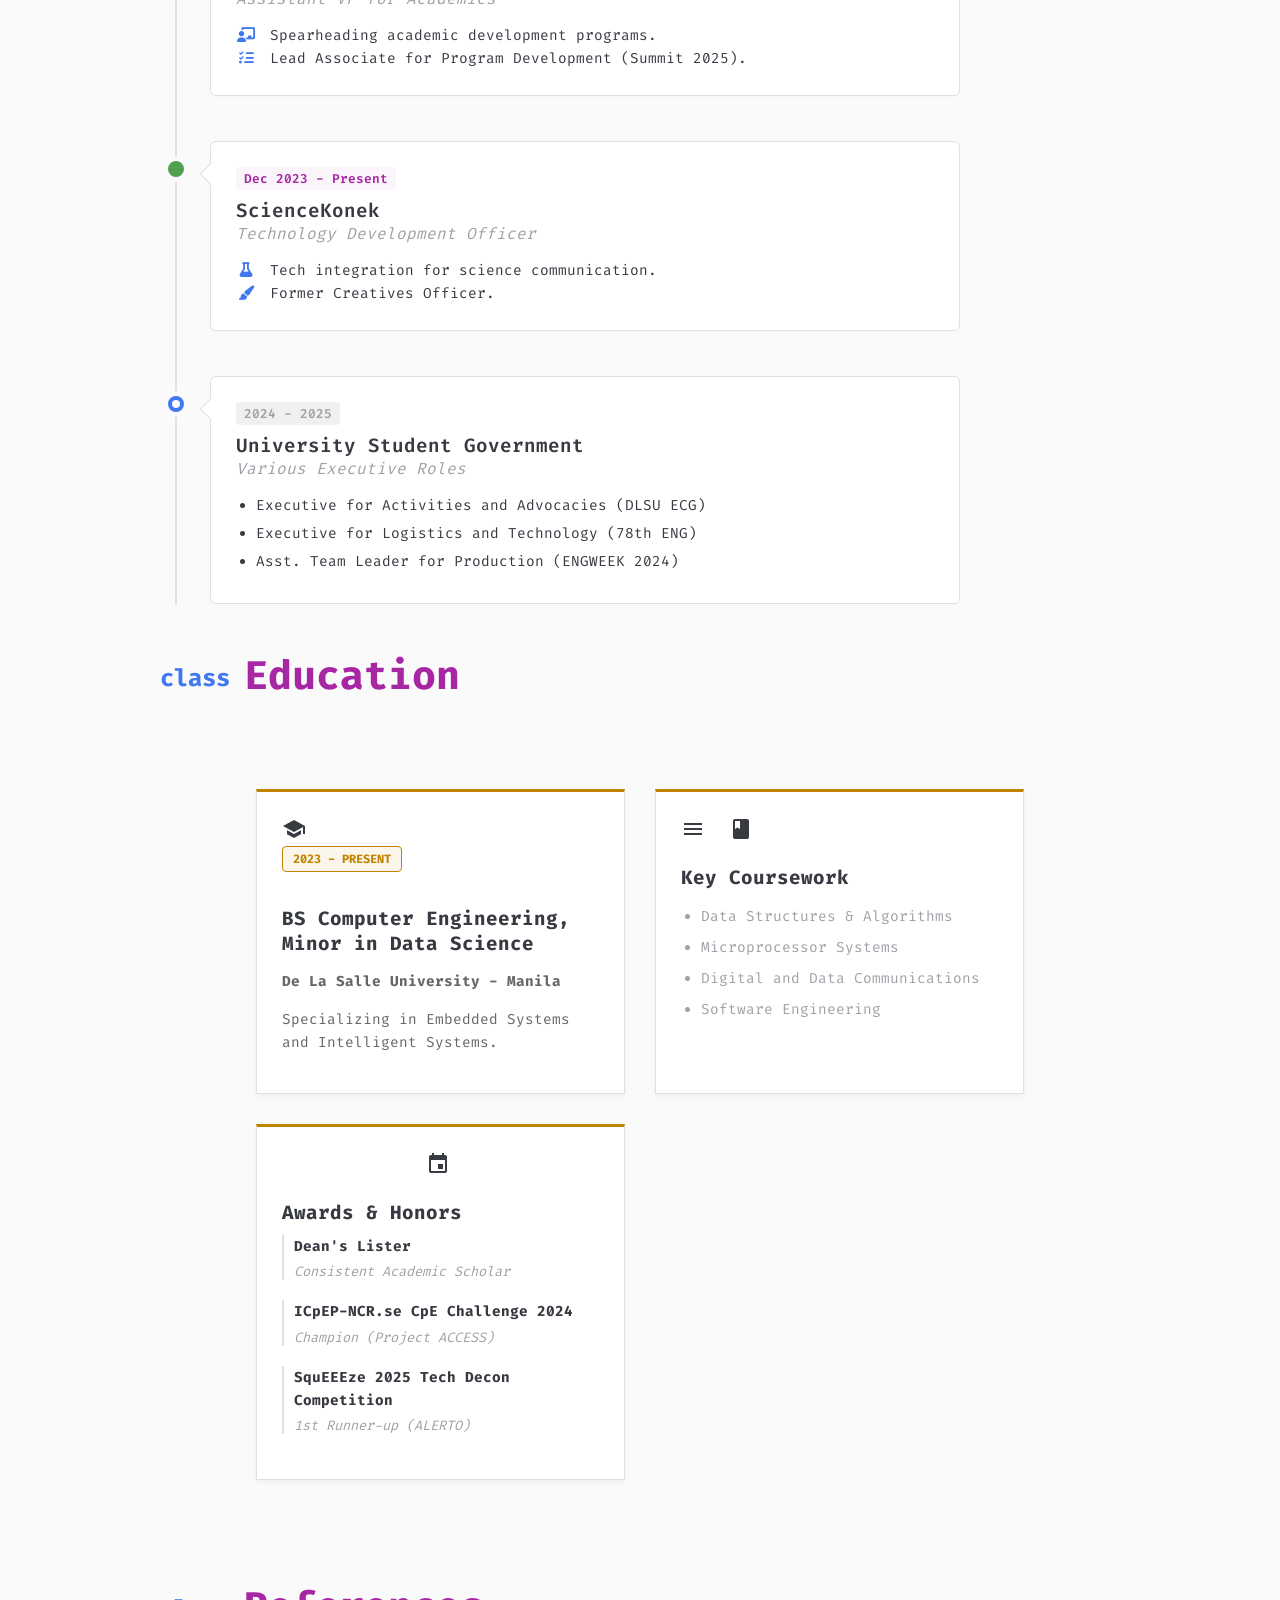
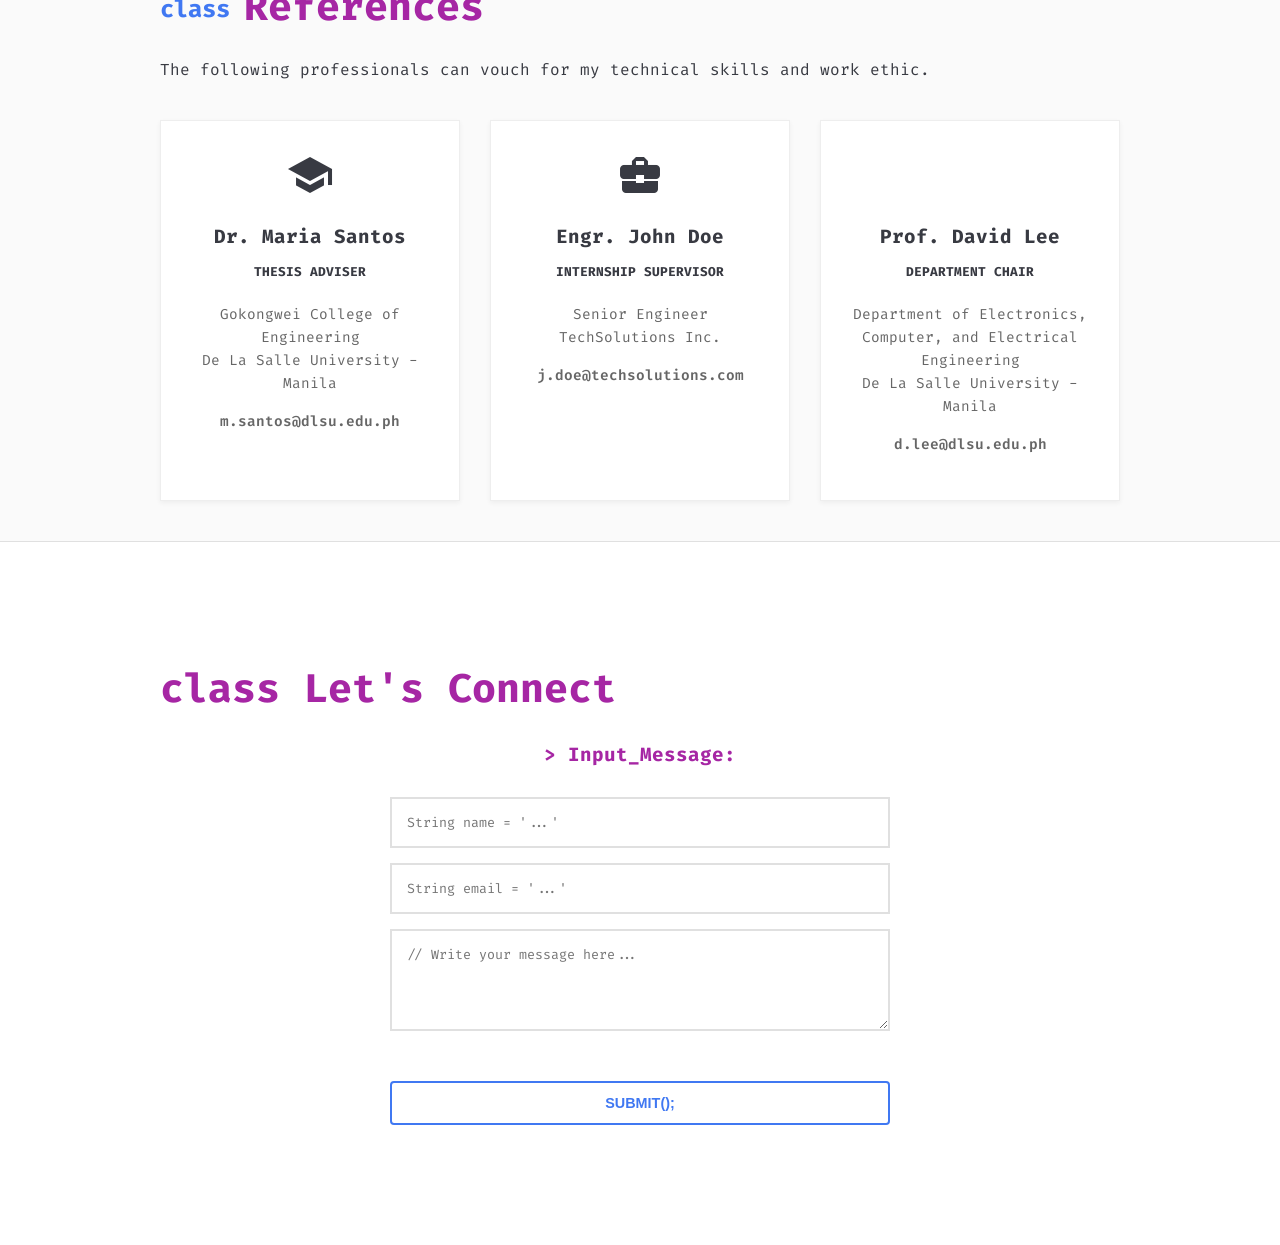
==== commit cbe0508a: "feat: Add interactive bounce animation and improve form handling structure" ====
--- a/index.html
+++ b/index.html
@@ -38,35 +38,29 @@
         <div id="education-content"></div>
         <div id="references-content"></div>
 
-       <div id="contact-section" class="contact-section">
-    <div class="page-wrapper">
-        <h1 id="connect-header" class="title">
-            <span class="keyword">class</span> Let's Connect
-        </h1>
-        <h3 class="contact-subtitle">
-            > Input_Message:
-        </h3>
+        <div id="contact-section" class="contact-section">
+            <div class="page-wrapper">
+                <h1 id="connect-header" class="title">
+                    <span class="keyword">class</span> Let's Connect
+                </h1>
+                <h3 class="contact-subtitle">
+                    > Input_Message:
+                </h3>
 
-       <form id="personalForm" class="contact-form" action="https://formsubmit.co/gregorioangelica653@gmail.com" method="POST">
-    
-    <input type="hidden" name="_subject" value="New Message from Portfolio">
-    <input type="hidden" name="_captcha" value="false">
-    
-    <input type="text" id="userName" name="name" placeholder="String name = '...'" required />
-
-    <input type="email" id="userEmail" name="email" placeholder="String email = '...'" required />
-
-    <textarea id="userMsg" name="message" rows="4" placeholder="// Write your message here..." required></textarea>
-
-    <button type="submit" class="btn-black btn-block">
-        SUBMIT();
-    </button>
-</form>
+                <form id="personalForm" class="contact-form" action="https://formsubmit.co/gregorioangelica653@gmail.com" method="POST">
+                    <input type="hidden" name="_subject" value="New Message from Portfolio">
+                    <input type="hidden" name="_captcha" value="false">
+                    <input type="text" id="userName" name="name" placeholder="String name = '...'" required />
+                    <input type="email" id="userEmail" name="email" placeholder="String email = '...'" required />
+                    <textarea id="userMsg" name="message" rows="4" placeholder="// Write your message here..." required></textarea>
+                    <button type="submit" class="btn-black btn-block">SUBMIT();</button>
+                </form>
+            </div>
         </div>
-</div>
 
     </main>
 
+    <script src="js/animation.js"></script> 
     <script src="js/app.js"></script>
 </body>
 </html>
--- a/css/style.css
+++ b/css/style.css
@@ -894,4 +894,11 @@
 
         @media screen and (max-width: 768px) {
             .sidebar-status { display: none; }
-        }+        }
+
+
+        #bounceCanvas {
+    display: block; /* Removes the bottom whitespace common with inline elements */
+    width: 100%;
+    height: 100%;
+}
